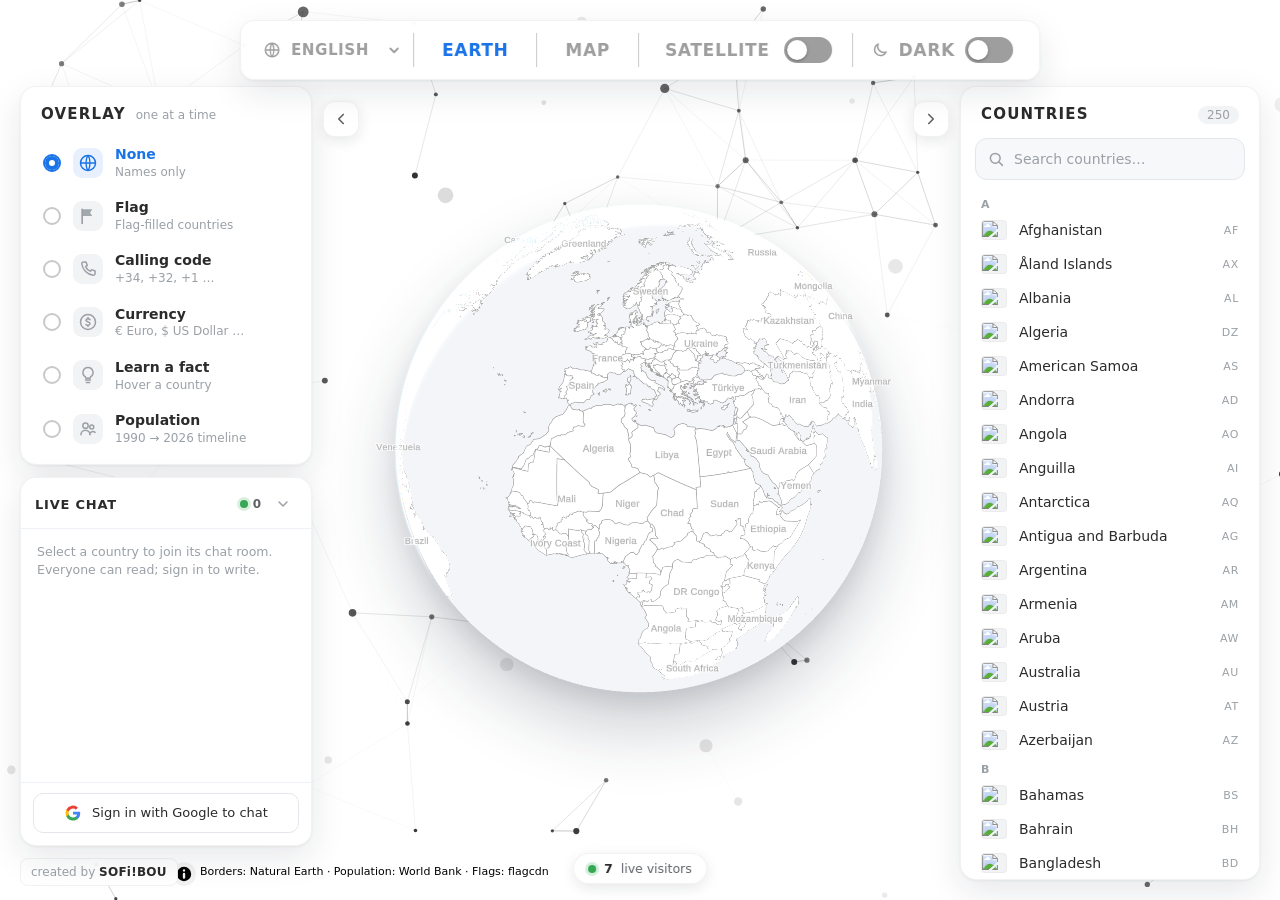
==== test-chat.html @ edfe90d0 "Initial commit: GeoScope globe/map trainer" ====
<!doctype html>
<html lang="en" dir="ltr">
<head>
  <meta charset="utf-8">
  <meta name="viewport" content="width=device-width, initial-scale=1, viewport-fit=cover">
  <!-- Content Security Policy: no inline scripts or eval (wasm-unsafe-eval only allows the Arabic text-shaping WebAssembly), resources only from known origins -->
  <meta http-equiv="Content-Security-Policy" content="default-src 'self'; script-src 'self' 'wasm-unsafe-eval' https://cdn.jsdelivr.net; style-src 'self' 'unsafe-inline' https://fonts.googleapis.com; font-src 'self' https://fonts.gstatic.com data:; img-src 'self' data: blob: https:; connect-src 'self' https://*.supabase.co wss://*.supabase.co https://demotiles.maplibre.org https://server.arcgisonline.com https://flagcdn.com https://cdn.jsdelivr.net; worker-src 'self' blob:; child-src blob:; frame-src 'none'; object-src 'none'; base-uri 'self'; form-action 'self'">
  <meta name="referrer" content="strict-origin-when-cross-origin">
  <title>[chat test harness] GeoScope · Globe &amp; map trainer for GeoGuessr</title>
  <meta name="description" content="Interactive 3D globe and 2D map with country directory, flag, calling-code, currency, fact and population overlays, plus live country chat rooms, for GeoGuessr players.">
  <meta name="color-scheme" content="light dark">
  <link rel="icon" href="data:image/svg+xml,%3Csvg xmlns='http://www.w3.org/2000/svg' viewBox='0 0 32 32'%3E%3Ccircle cx='16' cy='16' r='13' fill='%23fff' stroke='%231A73E8' stroke-width='3'/%3E%3Cpath d='M16 3v26M3 16h26M7 8c5 4 13 4 18 0M7 24c5-4 13-4 18 0' fill='none' stroke='%231A73E8' stroke-width='2'/%3E%3C/svg%3E">
  <link rel="preconnect" href="https://fonts.googleapis.com">
  <link rel="preconnect" href="https://fonts.gstatic.com" crossorigin>
  <link href="https://fonts.googleapis.com/css2?family=Roboto:wght@400;500;700;900&family=Noto+Sans+Arabic:wght@400;500;700;900&display=swap" rel="stylesheet">
  <link rel="stylesheet" href="vendor/maplibre-gl.css">
  <link rel="stylesheet" href="css/style.css">
  <script src="js/theme-init.js"></script>
</head>
<body>
  <!-- DEV ONLY: same page as index.html but with a mocked Supabase client (tools/mock-supabase.js) -->
  <!-- Animated constellation background (always behind the map) -->
  <canvas id="constellation" aria-hidden="true"></canvas>

  <!-- Soft shadow under the globe (EARTH mode, satellite off) -->
  <div id="globeShadow" class="globe-shadow" aria-hidden="true" hidden></div>

  <!-- Map / globe -->
  <div id="map" role="application" aria-label="Interactive world globe"></div>

  <!-- Top-centre view controls -->
  <nav class="viewbar" aria-label="View controls">
    <label class="viewbar__lang" for="langSelect" data-i18n-title="language">
      <svg viewBox="0 0 24 24" width="18" height="18" aria-hidden="true"><circle cx="12" cy="12" r="9" fill="none" stroke="currentColor" stroke-width="2"/><path d="M3 12h18M12 3c3.2 3.6 3.2 14.4 0 18M12 3c-3.2 3.6-3.2 14.4 0 18" fill="none" stroke="currentColor" stroke-width="1.7"/></svg>
      <select id="langSelect" class="viewbar__select" aria-label="Language">
        <option value="en">English</option>
        <option value="ar">العربية</option>
        <option value="fr">Français</option>
        <option value="es">Español</option>
      </select>
    </label>
    <span class="viewbar__sep" aria-hidden="true"></span>
    <button type="button" class="viewbar__btn is-active" data-view="earth" aria-pressed="true" data-i18n="earth">Earth</button>
    <span class="viewbar__sep" aria-hidden="true"></span>
    <button type="button" class="viewbar__btn" data-view="map" aria-pressed="false" data-i18n="map">Map</button>
    <span class="viewbar__sep" aria-hidden="true"></span>
    <label class="viewbar__toggle" for="satToggle">
      <span class="viewbar__toggle-text" data-i18n="satellite">Satellite</span>
      <input type="checkbox" id="satToggle" class="switch__input">
      <span class="switch" aria-hidden="true"></span>
    </label>
    <span class="viewbar__sep" aria-hidden="true"></span>
    <label class="viewbar__toggle viewbar__toggle--dark" for="darkToggle" data-i18n-title="darkMode">
      <svg class="viewbar__moon" viewBox="0 0 24 24" width="18" height="18" aria-hidden="true"><path d="M20 14.5A8 8 0 0 1 9.5 4a8 8 0 1 0 10.5 10.5z" fill="none" stroke="currentColor" stroke-width="2" stroke-linejoin="round"/></svg>
      <span class="viewbar__toggle-text" data-i18n="dark">Dark</span>
      <input type="checkbox" id="darkToggle" class="switch__input">
      <span class="switch switch--dark" aria-hidden="true"></span>
    </label>
  </nav>

  <!-- Left column: overlay selector + country chat -->
  <div class="left-col" id="leftCol">
    <aside class="panel panel--left" id="overlayPanel" aria-label="Overlay mode">
      <button type="button" class="panel__handle panel__handle--left" id="overlayToggle" aria-label="Collapse overlay panel" aria-expanded="true">
        <svg viewBox="0 0 24 24" width="18" height="18" aria-hidden="true"><path d="M15 6l-6 6 6 6" fill="none" stroke="currentColor" stroke-width="2.2" stroke-linecap="round" stroke-linejoin="round"/></svg>
      </button>
      <header class="panel__head">
        <h2 class="panel__title" data-i18n="overlay">Overlay</h2>
        <span class="panel__hint" data-i18n="oneAtATime">one at a time</span>
      </header>

      <div class="overlay-list" role="radiogroup" aria-label="Overlay mode">
        <label class="overlay-opt">
          <input type="radio" name="overlay" value="none" checked>
          <span class="overlay-opt__radio" aria-hidden="true"></span>
          <span class="overlay-opt__icon" aria-hidden="true">
            <svg viewBox="0 0 24 24"><circle cx="12" cy="12" r="9" fill="none" stroke="currentColor" stroke-width="1.8"/><path d="M3 12h18M12 3c3 3.5 3 14.5 0 18M12 3c-3 3.5-3 14.5 0 18" fill="none" stroke="currentColor" stroke-width="1.6"/></svg>
          </span>
          <span class="overlay-opt__text"><b data-i18n="optNone">None</b><small data-i18n="optNoneSub">Names only</small></span>
        </label>
        <label class="overlay-opt">
          <input type="radio" name="overlay" value="flag">
          <span class="overlay-opt__radio" aria-hidden="true"></span>
          <span class="overlay-opt__icon" aria-hidden="true">
            <svg viewBox="0 0 24 24"><path d="M5 21V4" stroke="currentColor" stroke-width="2" stroke-linecap="round"/><path d="M5 4h12l-2.5 4L17 12H5" fill="currentColor" opacity=".9"/></svg>
          </span>
          <span class="overlay-opt__text"><b data-i18n="optFlag">Flag</b><small data-i18n="optFlagSub">Flag-filled countries</small></span>
        </label>
        <label class="overlay-opt">
          <input type="radio" name="overlay" value="calling">
          <span class="overlay-opt__radio" aria-hidden="true"></span>
          <span class="overlay-opt__icon" aria-hidden="true">
            <svg viewBox="0 0 24 24"><path d="M6.6 3.5h3l1.6 4.2-2.1 1.4a11 11 0 0 0 5.8 5.8l1.4-2.1 4.2 1.6v3a2 2 0 0 1-2.2 2A15.5 15.5 0 0 1 4.6 5.7a2 2 0 0 1 2-2.2z" fill="none" stroke="currentColor" stroke-width="1.8" stroke-linejoin="round"/></svg>
          </span>
          <span class="overlay-opt__text"><b data-i18n="optCalling">Calling code</b><small data-i18n="optCallingSub">+34, +32, +1 …</small></span>
        </label>
        <label class="overlay-opt">
          <input type="radio" name="overlay" value="currency">
          <span class="overlay-opt__radio" aria-hidden="true"></span>
          <span class="overlay-opt__icon" aria-hidden="true">
            <svg viewBox="0 0 24 24"><circle cx="12" cy="12" r="9" fill="none" stroke="currentColor" stroke-width="1.8"/><path d="M14.5 9.2A3 3 0 0 0 9.5 10c0 2 5 1.5 5 4a3 3 0 0 1-5 1M12 6.5v2M12 15.5v2" fill="none" stroke="currentColor" stroke-width="1.8" stroke-linecap="round"/></svg>
          </span>
          <span class="overlay-opt__text"><b data-i18n="optCur">Currency</b><small data-i18n="optCurSub">€ Euro, $ US Dollar …</small></span>
        </label>
        <label class="overlay-opt">
          <input type="radio" name="overlay" value="fact">
          <span class="overlay-opt__radio" aria-hidden="true"></span>
          <span class="overlay-opt__icon" aria-hidden="true">
            <svg viewBox="0 0 24 24"><path d="M9 18h6M10 21h4M12 3a6 6 0 0 0-3.5 10.9c.7.6 1 1.3 1 2.1h5c0-.8.3-1.5 1-2.1A6 6 0 0 0 12 3z" fill="none" stroke="currentColor" stroke-width="1.8" stroke-linecap="round" stroke-linejoin="round"/></svg>
          </span>
          <span class="overlay-opt__text"><b data-i18n="optFact">Learn a fact</b><small data-i18n="optFactSub">Hover a country</small></span>
        </label>
        <label class="overlay-opt">
          <input type="radio" name="overlay" value="population">
          <span class="overlay-opt__radio" aria-hidden="true"></span>
          <span class="overlay-opt__icon" aria-hidden="true">
            <svg viewBox="0 0 24 24"><circle cx="9" cy="8" r="3.2" fill="none" stroke="currentColor" stroke-width="1.8"/><circle cx="16.5" cy="9.5" r="2.4" fill="none" stroke="currentColor" stroke-width="1.8"/><path d="M3.5 19a5.5 5.5 0 0 1 11 0M14 18.5a4 4 0 0 1 6.5-2.5" fill="none" stroke="currentColor" stroke-width="1.8" stroke-linecap="round"/></svg>
          </span>
          <span class="overlay-opt__text"><b data-i18n="optPop">Population</b><small data-i18n="optPopSub">1990 → 2026 timeline</small></span>
        </label>
      </div>

      <!-- Population timeline (visible only in Population mode) -->
      <section class="timeline" id="timeline" hidden aria-label="Population year">
        <div class="timeline__head">
          <span class="timeline__label" data-i18n="year">Year</span>
          <output class="timeline__year" id="yearOut" for="yearSlider">2026</output>
        </div>
        <div class="timeline__track">
          <input type="range" id="yearSlider" min="1990" max="2026" step="1" value="2026" aria-label="Population year">
        </div>
        <div class="timeline__ticks" aria-hidden="true">
          <span>1990</span><span>2002</span><span>2014</span><span>2026</span>
        </div>
        <div class="timeline__world">
          <span data-i18n="worldPop">World population</span>
          <b id="worldPop">–</b>
        </div>
        <p class="timeline__note" id="popNote"></p>
      </section>
    </aside>

    <!-- Country chat (Supabase) -->
    <section class="panel panel--chat" id="chatPanel" aria-label="Country chat">
      <header class="chat__head">
        <span class="chat__flag" id="chatFlag" aria-hidden="true"></span>
        <h2 class="chat__room" id="chatRoom" data-i18n="chatTitle">Live chat</h2>
        <span class="chat__online" id="chatOnline"><i aria-hidden="true"></i><b>0</b></span>
        <button type="button" class="chat__min" id="chatMin" aria-label="Minimise chat" data-i18n-aria="chatMinimise" aria-expanded="true">
          <svg viewBox="0 0 24 24" width="16" height="16" aria-hidden="true"><path d="M6 9l6 6 6-6" fill="none" stroke="currentColor" stroke-width="2.2" stroke-linecap="round" stroke-linejoin="round"/></svg>
        </button>
      </header>
      <div class="chat__body" id="chatBody">
        <p class="chat__hint" id="chatHint" data-i18n="chatSelectCountry">Select a country to join its chat room. Everyone can read; sign in to write.</p>
        <ul class="chat__list" id="chatList" role="log" aria-live="polite" hidden></ul>
      </div>
      <footer class="chat__foot">
        <button type="button" class="chat__google" id="chatSignIn">
          <svg viewBox="0 0 24 24" width="18" height="18" aria-hidden="true"><path fill="#4285F4" d="M21.6 12.2c0-.7-.1-1.4-.2-2H12v3.9h5.4a4.6 4.6 0 0 1-2 3v2.5h3.2c1.9-1.7 3-4.3 3-7.4z"/><path fill="#34A853" d="M12 22c2.7 0 5-.9 6.6-2.4l-3.2-2.5c-.9.6-2 1-3.4 1-2.6 0-4.8-1.8-5.6-4.1H3.1v2.6A10 10 0 0 0 12 22z"/><path fill="#FBBC05" d="M6.4 14a6 6 0 0 1 0-3.9V7.5H3.1a10 10 0 0 0 0 9z"/><path fill="#EA4335" d="M12 6c1.5 0 2.8.5 3.8 1.5l2.8-2.8A10 10 0 0 0 3.1 7.5l3.3 2.6C7.2 7.8 9.4 6 12 6z"/></svg>
          <span data-i18n="chatSignIn">Sign in with Google to chat</span>
        </button>
        <form class="chat__form" id="chatForm" hidden autocomplete="off">
          <img class="chat__me" id="chatMe" alt="" width="28" height="28" referrerpolicy="no-referrer" hidden>
          <input type="text" id="chatInput" class="chat__input" maxlength="500" autocomplete="off" spellcheck="true" placeholder="Message…" aria-label="Message">
          <button type="submit" class="chat__send" id="chatSend" aria-label="Send" data-i18n-aria="chatSend">
            <svg viewBox="0 0 24 24" width="18" height="18" aria-hidden="true"><path d="M3 11.5L20 4l-7.5 17-1.8-7.2L3 11.5z" fill="currentColor"/></svg>
          </button>
          <button type="button" class="chat__out" id="chatSignOut" aria-label="Sign out" data-i18n-aria="chatSignOut" data-i18n-title="chatSignOut">
            <svg viewBox="0 0 24 24" width="16" height="16" aria-hidden="true"><path d="M10 4H5v16h5M14 8l4 4-4 4M8 12h10" fill="none" stroke="currentColor" stroke-width="2" stroke-linecap="round" stroke-linejoin="round"/></svg>
          </button>
        </form>
        <p class="chat__status" id="chatStatus" role="status" hidden></p>
      </footer>
    </section>
  </div>

  <!-- Right panel: country directory -->
  <aside class="panel panel--right" id="dirPanel" aria-label="Country directory">
    <button type="button" class="panel__handle panel__handle--right" id="dirToggle" aria-label="Collapse country list" aria-expanded="true">
      <svg viewBox="0 0 24 24" width="18" height="18" aria-hidden="true"><path d="M9 6l6 6-6 6" fill="none" stroke="currentColor" stroke-width="2.2" stroke-linecap="round" stroke-linejoin="round"/></svg>
    </button>
    <header class="panel__head">
      <h2 class="panel__title" data-i18n="countries">Countries</h2>
      <span class="panel__count" id="dirCount">0</span>
    </header>
    <form class="search" id="dirForm" role="search" autocomplete="off">
      <svg class="search__icon" viewBox="0 0 24 24" aria-hidden="true"><circle cx="11" cy="11" r="6.5" fill="none" stroke="currentColor" stroke-width="2"/><path d="M16 16l4.5 4.5" stroke="currentColor" stroke-width="2" stroke-linecap="round"/></svg>
      <input type="search" id="dirSearch" class="search__input" placeholder="Search countries…" data-i18n-placeholder="searchPlaceholder" maxlength="60" autocomplete="off" spellcheck="false" aria-label="Search countries">
      <button type="button" class="search__clear" id="dirClear" aria-label="Clear search" data-i18n-aria="clearSearch" hidden>×</button>
    </form>
    <ul class="dir" id="dirList" role="listbox" aria-label="All countries A to Z"></ul>
    <p class="dir__empty" id="dirEmpty" data-i18n="noMatch" hidden>No country matches that search.</p>
  </aside>

  <!-- Hover / selection card -->
  <div class="infocard" id="infoCard" hidden>
    <div class="infocard__head">
      <span class="infocard__flag" id="cardFlag"></span>
      <span class="infocard__name" id="cardName"></span>
      <span class="infocard__iso" id="cardIso"></span>
    </div>
    <div class="infocard__body" id="cardBody"></div>
  </div>

  <!-- Room switch confirmation -->
  <div class="modal" id="roomModal" role="dialog" aria-modal="true" aria-labelledby="roomModalTitle" hidden>
    <div class="modal__card">
      <h3 class="modal__title" id="roomModalTitle" data-i18n="switchTitle">Switch chat room?</h3>
      <p class="modal__text" id="roomModalText"></p>
      <p class="modal__note" data-i18n="switchDisclaimer">Switching rooms will connect you to chat members currently viewing this country (they are not required to be residents of this country).</p>
      <div class="modal__actions">
        <button type="button" class="btn btn--ghost" id="roomStay" data-i18n="stay">Stay</button>
        <button type="button" class="btn btn--primary" id="roomSwitch" data-i18n="switchRoom">Switch Room</button>
      </div>
    </div>
  </div>

  <!-- Live site visitors (Supabase Presence) -->
  <div class="visitors" id="visitors" role="status" aria-live="polite" hidden>
    <i class="visitors__dot" aria-hidden="true"></i>
    <b id="visitorsCount">1</b>
    <span data-i18n="visitors">live visitors</span>
  </div>

  <!-- Footer credit -->
  <a class="credit" id="creditLink" href="#" target="_blank" rel="noopener noreferrer">
    <span data-i18n="createdBy">created by</span> <b>SOFi!BOU</b>
  </a>

  <!-- Transient status toast -->
  <div class="toast" id="toast" role="status" aria-live="polite" hidden></div>

  <!-- Loading screen -->
  <div class="loader" id="loader">
    <div class="loader__globe"></div>
    <div class="loader__text" data-i18n="preparing">Preparing the globe…</div>
  </div>

  <script src="vendor/maplibre-gl.js"></script>
  <script src="vendor/topojson-client.min.js"></script>
  <script src="tools/mock-supabase.js"></script>
  <script src="tools/mock-config.js"></script>
  <script src="data/world-topo.js"></script>
  <script src="data/countries.js"></script>
  <script src="data/facts.js"></script>
  <script src="data/facts.fr.js"></script>
  <script src="data/facts.es.js"></script>
  <script src="data/facts.ar.js"></script>
  <script src="js/i18n.js"></script>
  <script src="js/constellation.js"></script>
  <script src="js/geo.js"></script>
  <script src="js/chat.js"></script>
  <script src="js/app.js"></script>
</body>
</html>
---- vendor/maplibre-gl.css ----
.maplibregl-map{font:12px/20px Helvetica Neue,Arial,Helvetica,sans-serif;overflow:hidden;position:relative;-webkit-tap-highlight-color:rgb(0 0 0/0)}.maplibregl-canvas{left:0;position:absolute;top:0}.maplibregl-map:fullscreen{height:100%;width:100%}.maplibregl-ctrl-group button.maplibregl-ctrl-compass{touch-action:none}.maplibregl-canvas-container.maplibregl-interactive,.maplibregl-ctrl-group button.maplibregl-ctrl-compass{cursor:grab;-webkit-user-select:none;-moz-user-select:none;user-select:none}.maplibregl-canvas-container.maplibregl-interactive.maplibregl-track-pointer{cursor:pointer}.maplibregl-canvas-container.maplibregl-interactive:active,.maplibregl-ctrl-group button.maplibregl-ctrl-compass:active{cursor:grabbing}.maplibregl-canvas-container.maplibregl-touch-zoom-rotate,.maplibregl-canvas-container.maplibregl-touch-zoom-rotate .maplibregl-canvas{touch-action:pan-x pan-y}.maplibregl-canvas-container.maplibregl-touch-drag-pan,.maplibregl-canvas-container.maplibregl-touch-drag-pan .maplibregl-canvas{touch-action:pinch-zoom}.maplibregl-canvas-container.maplibregl-touch-zoom-rotate.maplibregl-touch-drag-pan,.maplibregl-canvas-container.maplibregl-touch-zoom-rotate.maplibregl-touch-drag-pan .maplibregl-canvas{touch-action:none}.maplibregl-canvas-container.maplibregl-touch-drag-pan.maplibregl-cooperative-gestures,.maplibregl-canvas-container.maplibregl-touch-drag-pan.maplibregl-cooperative-gestures .maplibregl-canvas{touch-action:pan-x pan-y}.maplibregl-ctrl-bottom-left,.maplibregl-ctrl-bottom-right,.maplibregl-ctrl-top-left,.maplibregl-ctrl-top-right{pointer-events:none;position:absolute;z-index:2}.maplibregl-ctrl-top-left{left:0;top:0}.maplibregl-ctrl-top-right{right:0;top:0}.maplibregl-ctrl-bottom-left{bottom:0;left:0}.maplibregl-ctrl-bottom-right{bottom:0;right:0}.maplibregl-ctrl{clear:both;pointer-events:auto;transform:translate(0)}.maplibregl-ctrl-top-left .maplibregl-ctrl{float:left;margin:10px 0 0 10px}.maplibregl-ctrl-top-right .maplibregl-ctrl{float:right;margin:10px 10px 0 0}.maplibregl-ctrl-bottom-left .maplibregl-ctrl{float:left;margin:0 0 10px 10px}.maplibregl-ctrl-bottom-right .maplibregl-ctrl{float:right;margin:0 10px 10px 0}.maplibregl-ctrl-group{background:#fff;border-radius:4px}.maplibregl-ctrl-group:not(:empty){box-shadow:0 0 0 2px rgba(0,0,0,.1)}@media (forced-colors:active){.maplibregl-ctrl-group:not(:empty){box-shadow:0 0 0 2px ButtonText}}.maplibregl-ctrl-group button{background-color:transparent;border:0;box-sizing:border-box;cursor:pointer;display:block;height:29px;outline:none;padding:0;width:29px}.maplibregl-ctrl-group button+button{border-top:1px solid #ddd}.maplibregl-ctrl button .maplibregl-ctrl-icon{background-position:50%;background-repeat:no-repeat;display:block;height:100%;width:100%}@media (forced-colors:active){.maplibregl-ctrl-icon{background-color:transparent}.maplibregl-ctrl-group button+button{border-top:1px solid ButtonText}}.maplibregl-ctrl button::-moz-focus-inner{border:0;padding:0}.maplibregl-ctrl-attrib-button:focus,.maplibregl-ctrl-group button:focus{box-shadow:0 0 2px 2px #0096ff}.maplibregl-ctrl button:disabled{cursor:not-allowed}.maplibregl-ctrl button:disabled .maplibregl-ctrl-icon{opacity:.25}@media (hover:hover){.maplibregl-ctrl button:not(:disabled):hover{background-color:rgba(0,0,0,.05)}}.maplibregl-ctrl button:not(:disabled):active{background-color:rgba(0,0,0,.05)}.maplibregl-ctrl-group button:focus:focus-visible{box-shadow:0 0 2px 2px #0096ff}.maplibregl-ctrl-group button:focus:not(:focus-visible){box-shadow:none}.maplibregl-ctrl-group button:focus:first-child{border-radius:4px 4px 0 0}.maplibregl-ctrl-group button:focus:last-child{border-radius:0 0 4px 4px}.maplibregl-ctrl-group button:focus:only-child{border-radius:inherit}.maplibregl-ctrl button.maplibregl-ctrl-zoom-out .maplibregl-ctrl-icon{background-image:url("data:image/svg+xml;charset=utf-8,%3Csvg xmlns='http://www.w3.org/2000/svg' width='29' height='29' fill='%23333' viewBox='0 0 29 29'%3E%3Cpath d='M10 13c-.75 0-1.5.75-1.5 1.5S9.25 16 10 16h9c.75 0 1.5-.75 1.5-1.5S19.75 13 19 13z'/%3E%3C/svg%3E")}.maplibregl-ctrl button.maplibregl-ctrl-zoom-in .maplibregl-ctrl-icon{background-image:url("data:image/svg+xml;charset=utf-8,%3Csvg xmlns='http://www.w3.org/2000/svg' width='29' height='29' fill='%23333' viewBox='0 0 29 29'%3E%3Cpath d='M14.5 8.5c-.75 0-1.5.75-1.5 1.5v3h-3c-.75 0-1.5.75-1.5 1.5S9.25 16 10 16h3v3c0 .75.75 1.5 1.5 1.5S16 19.75 16 19v-3h3c.75 0 1.5-.75 1.5-1.5S19.75 13 19 13h-3v-3c0-.75-.75-1.5-1.5-1.5'/%3E%3C/svg%3E")}@media (forced-colors:active){.maplibregl-ctrl button.maplibregl-ctrl-zoom-out .maplibregl-ctrl-icon{background-image:url("data:image/svg+xml;charset=utf-8,%3Csvg xmlns='http://www.w3.org/2000/svg' width='29' height='29' fill='%23fff' viewBox='0 0 29 29'%3E%3Cpath d='M10 13c-.75 0-1.5.75-1.5 1.5S9.25 16 10 16h9c.75 0 1.5-.75 1.5-1.5S19.75 13 19 13z'/%3E%3C/svg%3E")}.maplibregl-ctrl button.maplibregl-ctrl-zoom-in .maplibregl-ctrl-icon{background-image:url("data:image/svg+xml;charset=utf-8,%3Csvg xmlns='http://www.w3.org/2000/svg' width='29' height='29' fill='%23fff' viewBox='0 0 29 29'%3E%3Cpath d='M14.5 8.5c-.75 0-1.5.75-1.5 1.5v3h-3c-.75 0-1.5.75-1.5 1.5S9.25 16 10 16h3v3c0 .75.75 1.5 1.5 1.5S16 19.75 16 19v-3h3c.75 0 1.5-.75 1.5-1.5S19.75 13 19 13h-3v-3c0-.75-.75-1.5-1.5-1.5'/%3E%3C/svg%3E")}}@media (forced-colors:active) and (prefers-color-scheme:light){.maplibregl-ctrl button.maplibregl-ctrl-zoom-out .maplibregl-ctrl-icon{background-image:url("data:image/svg+xml;charset=utf-8,%3Csvg xmlns='http://www.w3.org/2000/svg' width='29' height='29' viewBox='0 0 29 29'%3E%3Cpath d='M10 13c-.75 0-1.5.75-1.5 1.5S9.25 16 10 16h9c.75 0 1.5-.75 1.5-1.5S19.75 13 19 13z'/%3E%3C/svg%3E")}.maplibregl-ctrl button.maplibregl-ctrl-zoom-in .maplibregl-ctrl-icon{background-image:url("data:image/svg+xml;charset=utf-8,%3Csvg xmlns='http://www.w3.org/2000/svg' width='29' height='29' viewBox='0 0 29 29'%3E%3Cpath d='M14.5 8.5c-.75 0-1.5.75-1.5 1.5v3h-3c-.75 0-1.5.75-1.5 1.5S9.25 16 10 16h3v3c0 .75.75 1.5 1.5 1.5S16 19.75 16 19v-3h3c.75 0 1.5-.75 1.5-1.5S19.75 13 19 13h-3v-3c0-.75-.75-1.5-1.5-1.5'/%3E%3C/svg%3E")}}.maplibregl-ctrl button.maplibregl-ctrl-fullscreen .maplibregl-ctrl-icon{background-image:url("data:image/svg+xml;charset=utf-8,%3Csvg xmlns='http://www.w3.org/2000/svg' width='29' height='29' fill='%23333' viewBox='0 0 29 29'%3E%3Cpath d='M24 16v5.5c0 1.75-.75 2.5-2.5 2.5H16v-1l3-1.5-4-5.5 1-1 5.5 4 1.5-3zM6 16l1.5 3 5.5-4 1 1-4 5.5 3 1.5v1H7.5C5.75 24 5 23.25 5 21.5V16zm7-11v1l-3 1.5 4 5.5-1 1-5.5-4L6 13H5V7.5C5 5.75 5.75 5 7.5 5zm11 2.5c0-1.75-.75-2.5-2.5-2.5H16v1l3 1.5-4 5.5 1 1 5.5-4 1.5 3h1z'/%3E%3C/svg%3E")}.maplibregl-ctrl button.maplibregl-ctrl-shrink .maplibregl-ctrl-icon{background-image:url("data:image/svg+xml;charset=utf-8,%3Csvg xmlns='http://www.w3.org/2000/svg' width='29' height='29' viewBox='0 0 29 29'%3E%3Cpath d='M18.5 16c-1.75 0-2.5.75-2.5 2.5V24h1l1.5-3 5.5 4 1-1-4-5.5 3-1.5v-1zM13 18.5c0-1.75-.75-2.5-2.5-2.5H5v1l3 1.5L4 24l1 1 5.5-4 1.5 3h1zm3-8c0 1.75.75 2.5 2.5 2.5H24v-1l-3-1.5L25 5l-1-1-5.5 4L17 5h-1zM10.5 13c1.75 0 2.5-.75 2.5-2.5V5h-1l-1.5 3L5 4 4 5l4 5.5L5 12v1z'/%3E%3C/svg%3E")}@media (forced-colors:active){.maplibregl-ctrl button.maplibregl-ctrl-fullscreen .maplibregl-ctrl-icon{background-image:url("data:image/svg+xml;charset=utf-8,%3Csvg xmlns='http://www.w3.org/2000/svg' width='29' height='29' fill='%23fff' viewBox='0 0 29 29'%3E%3Cpath d='M24 16v5.5c0 1.75-.75 2.5-2.5 2.5H16v-1l3-1.5-4-5.5 1-1 5.5 4 1.5-3zM6 16l1.5 3 5.5-4 1 1-4 5.5 3 1.5v1H7.5C5.75 24 5 23.25 5 21.5V16zm7-11v1l-3 1.5 4 5.5-1 1-5.5-4L6 13H5V7.5C5 5.75 5.75 5 7.5 5zm11 2.5c0-1.75-.75-2.5-2.5-2.5H16v1l3 1.5-4 5.5 1 1 5.5-4 1.5 3h1z'/%3E%3C/svg%3E")}.maplibregl-ctrl button.maplibregl-ctrl-shrink .maplibregl-ctrl-icon{background-image:url("data:image/svg+xml;charset=utf-8,%3Csvg xmlns='http://www.w3.org/2000/svg' width='29' height='29' fill='%23fff' viewBox='0 0 29 29'%3E%3Cpath d='M18.5 16c-1.75 0-2.5.75-2.5 2.5V24h1l1.5-3 5.5 4 1-1-4-5.5 3-1.5v-1zM13 18.5c0-1.75-.75-2.5-2.5-2.5H5v1l3 1.5L4 24l1 1 5.5-4 1.5 3h1zm3-8c0 1.75.75 2.5 2.5 2.5H24v-1l-3-1.5L25 5l-1-1-5.5 4L17 5h-1zM10.5 13c1.75 0 2.5-.75 2.5-2.5V5h-1l-1.5 3L5 4 4 5l4 5.5L5 12v1z'/%3E%3C/svg%3E")}}@media (forced-colors:active) and (prefers-color-scheme:light){.maplibregl-ctrl button.maplibregl-ctrl-fullscreen .maplibregl-ctrl-icon{background-image:url("data:image/svg+xml;charset=utf-8,%3Csvg xmlns='http://www.w3.org/2000/svg' width='29' height='29' viewBox='0 0 29 29'%3E%3Cpath d='M24 16v5.5c0 1.75-.75 2.5-2.5 2.5H16v-1l3-1.5-4-5.5 1-1 5.5 4 1.5-3zM6 16l1.5 3 5.5-4 1 1-4 5.5 3 1.5v1H7.5C5.75 24 5 23.25 5 21.5V16zm7-11v1l-3 1.5 4 5.5-1 1-5.5-4L6 13H5V7.5C5 5.75 5.75 5 7.5 5zm11 2.5c0-1.75-.75-2.5-2.5-2.5H16v1l3 1.5-4 5.5 1 1 5.5-4 1.5 3h1z'/%3E%3C/svg%3E")}.maplibregl-ctrl button.maplibregl-ctrl-shrink .maplibregl-ctrl-icon{background-image:url("data:image/svg+xml;charset=utf-8,%3Csvg xmlns='http://www.w3.org/2000/svg' width='29' height='29' viewBox='0 0 29 29'%3E%3Cpath d='M18.5 16c-1.75 0-2.5.75-2.5 2.5V24h1l1.5-3 5.5 4 1-1-4-5.5 3-1.5v-1zM13 18.5c0-1.75-.75-2.5-2.5-2.5H5v1l3 1.5L4 24l1 1 5.5-4 1.5 3h1zm3-8c0 1.75.75 2.5 2.5 2.5H24v-1l-3-1.5L25 5l-1-1-5.5 4L17 5h-1zM10.5 13c1.75 0 2.5-.75 2.5-2.5V5h-1l-1.5 3L5 4 4 5l4 5.5L5 12v1z'/%3E%3C/svg%3E")}}.maplibregl-ctrl button.maplibregl-ctrl-compass .maplibregl-ctrl-icon{background-image:url("data:image/svg+xml;charset=utf-8,%3Csvg xmlns='http://www.w3.org/2000/svg' width='29' height='29' fill='%23333' viewBox='0 0 29 29'%3E%3Cpath d='m10.5 14 4-8 4 8z'/%3E%3Cpath fill='%23ccc' d='m10.5 16 4 8 4-8z'/%3E%3C/svg%3E")}@media (forced-colors:active){.maplibregl-ctrl button.maplibregl-ctrl-compass .maplibregl-ctrl-icon{background-image:url("data:image/svg+xml;charset=utf-8,%3Csvg xmlns='http://www.w3.org/2000/svg' width='29' height='29' fill='%23fff' viewBox='0 0 29 29'%3E%3Cpath d='m10.5 14 4-8 4 8z'/%3E%3Cpath fill='%23ccc' d='m10.5 16 4 8 4-8z'/%3E%3C/svg%3E")}}@media (forced-colors:active) and (prefers-color-scheme:light){.maplibregl-ctrl button.maplibregl-ctrl-compass .maplibregl-ctrl-icon{background-image:url("data:image/svg+xml;charset=utf-8,%3Csvg xmlns='http://www.w3.org/2000/svg' width='29' height='29' viewBox='0 0 29 29'%3E%3Cpath d='m10.5 14 4-8 4 8z'/%3E%3Cpath fill='%23ccc' d='m10.5 16 4 8 4-8z'/%3E%3C/svg%3E")}}.maplibregl-ctrl button.maplibregl-ctrl-globe .maplibregl-ctrl-icon{background-image:url("data:image/svg+xml;charset=utf-8,%3Csvg xmlns='http://www.w3.org/2000/svg' width='22' height='22' fill='none' stroke='%23333' viewBox='0 0 22 22'%3E%3Ccircle cx='11' cy='11' r='8.5'/%3E%3Cpath d='M17.5 11c0 4.819-3.02 8.5-6.5 8.5S4.5 15.819 4.5 11 7.52 2.5 11 2.5s6.5 3.681 6.5 8.5Z'/%3E%3Cpath d='M13.5 11c0 2.447-.331 4.64-.853 6.206-.262.785-.562 1.384-.872 1.777-.314.399-.58.517-.775.517s-.461-.118-.775-.517c-.31-.393-.61-.992-.872-1.777C8.831 15.64 8.5 13.446 8.5 11s.331-4.64.853-6.206c.262-.785.562-1.384.872-1.777.314-.399.58-.517.775-.517s.461.118.775.517c.31.393.61.992.872 1.777.522 1.565.853 3.76.853 6.206Z'/%3E%3Cpath d='M11 7.5c-1.909 0-3.622-.166-4.845-.428-.616-.132-1.08-.283-1.379-.434a1.3 1.3 0 0 1-.224-.138q.07-.058.224-.138c.299-.151.763-.302 1.379-.434C7.378 5.666 9.091 5.5 11 5.5s3.622.166 4.845.428c.616.132 1.08.283 1.379.434.105.053.177.1.224.138q-.07.058-.224.138c-.299.151-.763.302-1.379.434-1.223.262-2.936.428-4.845.428ZM4.486 6.436ZM11 16.5c-1.909 0-3.622-.166-4.845-.428-.616-.132-1.08-.283-1.379-.434a1.3 1.3 0 0 1-.224-.138 1.3 1.3 0 0 1 .224-.138c.299-.151.763-.302 1.379-.434C7.378 14.666 9.091 14.5 11 14.5s3.622.166 4.845.428c.616.132 1.08.283 1.379.434.105.053.177.1.224.138a1.3 1.3 0 0 1-.224.138c-.299.151-.763.302-1.379.434-1.223.262-2.936.428-4.845.428Zm-6.514-1.064ZM11 12.5c-2.46 0-4.672-.222-6.255-.574-.796-.177-1.406-.38-1.805-.59a1.5 1.5 0 0 1-.39-.272.3.3 0 0 1-.047-.064.3.3 0 0 1 .048-.064c.066-.073.189-.167.389-.272.399-.21 1.009-.413 1.805-.59C6.328 9.722 8.54 9.5 11 9.5s4.672.222 6.256.574c.795.177 1.405.38 1.804.59.2.105.323.2.39.272a.3.3 0 0 1 .047.064.3.3 0 0 1-.048.064 1.4 1.4 0 0 1-.389.272c-.399.21-1.009.413-1.804.59-1.584.352-3.796.574-6.256.574Zm-8.501-1.51v.002zm0 .018v.002zm17.002.002v-.002zm0-.018v-.002z'/%3E%3C/svg%3E")}.maplibregl-ctrl button.maplibregl-ctrl-globe-enabled .maplibregl-ctrl-icon{background-image:url("data:image/svg+xml;charset=utf-8,%3Csvg xmlns='http://www.w3.org/2000/svg' width='22' height='22' fill='none' stroke='%2333b5e5' viewBox='0 0 22 22'%3E%3Ccircle cx='11' cy='11' r='8.5'/%3E%3Cpath d='M17.5 11c0 4.819-3.02 8.5-6.5 8.5S4.5 15.819 4.5 11 7.52 2.5 11 2.5s6.5 3.681 6.5 8.5Z'/%3E%3Cpath d='M13.5 11c0 2.447-.331 4.64-.853 6.206-.262.785-.562 1.384-.872 1.777-.314.399-.58.517-.775.517s-.461-.118-.775-.517c-.31-.393-.61-.992-.872-1.777C8.831 15.64 8.5 13.446 8.5 11s.331-4.64.853-6.206c.262-.785.562-1.384.872-1.777.314-.399.58-.517.775-.517s.461.118.775.517c.31.393.61.992.872 1.777.522 1.565.853 3.76.853 6.206Z'/%3E%3Cpath d='M11 7.5c-1.909 0-3.622-.166-4.845-.428-.616-.132-1.08-.283-1.379-.434a1.3 1.3 0 0 1-.224-.138q.07-.058.224-.138c.299-.151.763-.302 1.379-.434C7.378 5.666 9.091 5.5 11 5.5s3.622.166 4.845.428c.616.132 1.08.283 1.379.434.105.053.177.1.224.138q-.07.058-.224.138c-.299.151-.763.302-1.379.434-1.223.262-2.936.428-4.845.428ZM4.486 6.436ZM11 16.5c-1.909 0-3.622-.166-4.845-.428-.616-.132-1.08-.283-1.379-.434a1.3 1.3 0 0 1-.224-.138 1.3 1.3 0 0 1 .224-.138c.299-.151.763-.302 1.379-.434C7.378 14.666 9.091 14.5 11 14.5s3.622.166 4.845.428c.616.132 1.08.283 1.379.434.105.053.177.1.224.138a1.3 1.3 0 0 1-.224.138c-.299.151-.763.302-1.379.434-1.223.262-2.936.428-4.845.428Zm-6.514-1.064ZM11 12.5c-2.46 0-4.672-.222-6.255-.574-.796-.177-1.406-.38-1.805-.59a1.5 1.5 0 0 1-.39-.272.3.3 0 0 1-.047-.064.3.3 0 0 1 .048-.064c.066-.073.189-.167.389-.272.399-.21 1.009-.413 1.805-.59C6.328 9.722 8.54 9.5 11 9.5s4.672.222 6.256.574c.795.177 1.405.38 1.804.59.2.105.323.2.39.272a.3.3 0 0 1 .047.064.3.3 0 0 1-.048.064 1.4 1.4 0 0 1-.389.272c-.399.21-1.009.413-1.804.59-1.584.352-3.796.574-6.256.574Zm-8.501-1.51v.002zm0 .018v.002zm17.002.002v-.002zm0-.018v-.002z'/%3E%3C/svg%3E")}.maplibregl-ctrl button.maplibregl-ctrl-terrain .maplibregl-ctrl-icon{background-image:url("data:image/svg+xml;charset=utf-8,%3Csvg xmlns='http://www.w3.org/2000/svg' width='22' height='22' fill='%23333' viewBox='0 0 22 22'%3E%3Cpath d='m1.754 13.406 4.453-4.851 3.09 3.09 3.281 3.277.969-.969-3.309-3.312 3.844-4.121 6.148 6.886h1.082v-.855l-7.207-8.07-4.84 5.187L6.169 6.57l-5.48 5.965v.871ZM.688 16.844h20.625v1.375H.688Zm0 0'/%3E%3C/svg%3E")}.maplibregl-ctrl button.maplibregl-ctrl-terrain-enabled .maplibregl-ctrl-icon{background-image:url("data:image/svg+xml;charset=utf-8,%3Csvg xmlns='http://www.w3.org/2000/svg' width='22' height='22' fill='%2333b5e5' viewBox='0 0 22 22'%3E%3Cpath d='m1.754 13.406 4.453-4.851 3.09 3.09 3.281 3.277.969-.969-3.309-3.312 3.844-4.121 6.148 6.886h1.082v-.855l-7.207-8.07-4.84 5.187L6.169 6.57l-5.48 5.965v.871ZM.688 16.844h20.625v1.375H.688Zm0 0'/%3E%3C/svg%3E")}.maplibregl-ctrl button.maplibregl-ctrl-geolocate .maplibregl-ctrl-icon{background-image:url("data:image/svg+xml;charset=utf-8,%3Csvg xmlns='http://www.w3.org/2000/svg' width='29' height='29' fill='%23333' viewBox='0 0 20 20'%3E%3Cpath d='M10 4C9 4 9 5 9 5v.1A5 5 0 0 0 5.1 9H5s-1 0-1 1 1 1 1 1h.1A5 5 0 0 0 9 14.9v.1s0 1 1 1 1-1 1-1v-.1a5 5 0 0 0 3.9-3.9h.1s1 0 1-1-1-1-1-1h-.1A5 5 0 0 0 11 5.1V5s0-1-1-1m0 2.5a3.5 3.5 0 1 1 0 7 3.5 3.5 0 1 1 0-7'/%3E%3Ccircle cx='10' cy='10' r='2'/%3E%3C/svg%3E")}.maplibregl-ctrl button.maplibregl-ctrl-geolocate:disabled .maplibregl-ctrl-icon{background-image:url("data:image/svg+xml;charset=utf-8,%3Csvg xmlns='http://www.w3.org/2000/svg' width='29' height='29' fill='%23aaa' viewBox='0 0 20 20'%3E%3Cpath d='M10 4C9 4 9 5 9 5v.1A5 5 0 0 0 5.1 9H5s-1 0-1 1 1 1 1 1h.1A5 5 0 0 0 9 14.9v.1s0 1 1 1 1-1 1-1v-.1a5 5 0 0 0 3.9-3.9h.1s1 0 1-1-1-1-1-1h-.1A5 5 0 0 0 11 5.1V5s0-1-1-1m0 2.5a3.5 3.5 0 1 1 0 7 3.5 3.5 0 1 1 0-7'/%3E%3Ccircle cx='10' cy='10' r='2'/%3E%3Cpath fill='red' d='m14 5 1 1-9 9-1-1z'/%3E%3C/svg%3E")}.maplibregl-ctrl button.maplibregl-ctrl-geolocate.maplibregl-ctrl-geolocate-active .maplibregl-ctrl-icon{background-image:url("data:image/svg+xml;charset=utf-8,%3Csvg xmlns='http://www.w3.org/2000/svg' width='29' height='29' fill='%2333b5e5' viewBox='0 0 20 20'%3E%3Cpath d='M10 4C9 4 9 5 9 5v.1A5 5 0 0 0 5.1 9H5s-1 0-1 1 1 1 1 1h.1A5 5 0 0 0 9 14.9v.1s0 1 1 1 1-1 1-1v-.1a5 5 0 0 0 3.9-3.9h.1s1 0 1-1-1-1-1-1h-.1A5 5 0 0 0 11 5.1V5s0-1-1-1m0 2.5a3.5 3.5 0 1 1 0 7 3.5 3.5 0 1 1 0-7'/%3E%3Ccircle cx='10' cy='10' r='2'/%3E%3C/svg%3E")}.maplibregl-ctrl button.maplibregl-ctrl-geolocate.maplibregl-ctrl-geolocate-active-error .maplibregl-ctrl-icon{background-image:url("data:image/svg+xml;charset=utf-8,%3Csvg xmlns='http://www.w3.org/2000/svg' width='29' height='29' fill='%23e58978' viewBox='0 0 20 20'%3E%3Cpath d='M10 4C9 4 9 5 9 5v.1A5 5 0 0 0 5.1 9H5s-1 0-1 1 1 1 1 1h.1A5 5 0 0 0 9 14.9v.1s0 1 1 1 1-1 1-1v-.1a5 5 0 0 0 3.9-3.9h.1s1 0 1-1-1-1-1-1h-.1A5 5 0 0 0 11 5.1V5s0-1-1-1m0 2.5a3.5 3.5 0 1 1 0 7 3.5 3.5 0 1 1 0-7'/%3E%3Ccircle cx='10' cy='10' r='2'/%3E%3C/svg%3E")}.maplibregl-ctrl button.maplibregl-ctrl-geolocate.maplibregl-ctrl-geolocate-background .maplibregl-ctrl-icon{background-image:url("data:image/svg+xml;charset=utf-8,%3Csvg xmlns='http://www.w3.org/2000/svg' width='29' height='29' fill='%2333b5e5' viewBox='0 0 20 20'%3E%3Cpath d='M10 4C9 4 9 5 9 5v.1A5 5 0 0 0 5.1 9H5s-1 0-1 1 1 1 1 1h.1A5 5 0 0 0 9 14.9v.1s0 1 1 1 1-1 1-1v-.1a5 5 0 0 0 3.9-3.9h.1s1 0 1-1-1-1-1-1h-.1A5 5 0 0 0 11 5.1V5s0-1-1-1m0 2.5a3.5 3.5 0 1 1 0 7 3.5 3.5 0 1 1 0-7'/%3E%3C/svg%3E")}.maplibregl-ctrl button.maplibregl-ctrl-geolocate.maplibregl-ctrl-geolocate-background-error .maplibregl-ctrl-icon{background-image:url("data:image/svg+xml;charset=utf-8,%3Csvg xmlns='http://www.w3.org/2000/svg' width='29' height='29' fill='%23e54e33' viewBox='0 0 20 20'%3E%3Cpath d='M10 4C9 4 9 5 9 5v.1A5 5 0 0 0 5.1 9H5s-1 0-1 1 1 1 1 1h.1A5 5 0 0 0 9 14.9v.1s0 1 1 1 1-1 1-1v-.1a5 5 0 0 0 3.9-3.9h.1s1 0 1-1-1-1-1-1h-.1A5 5 0 0 0 11 5.1V5s0-1-1-1m0 2.5a3.5 3.5 0 1 1 0 7 3.5 3.5 0 1 1 0-7'/%3E%3C/svg%3E")}.maplibregl-ctrl button.maplibregl-ctrl-geolocate.maplibregl-ctrl-geolocate-waiting .maplibregl-ctrl-icon{animation:maplibregl-spin 2s linear infinite}@media (forced-colors:active){.maplibregl-ctrl button.maplibregl-ctrl-geolocate .maplibregl-ctrl-icon{background-image:url("data:image/svg+xml;charset=utf-8,%3Csvg xmlns='http://www.w3.org/2000/svg' width='29' height='29' fill='%23fff' viewBox='0 0 20 20'%3E%3Cpath d='M10 4C9 4 9 5 9 5v.1A5 5 0 0 0 5.1 9H5s-1 0-1 1 1 1 1 1h.1A5 5 0 0 0 9 14.9v.1s0 1 1 1 1-1 1-1v-.1a5 5 0 0 0 3.9-3.9h.1s1 0 1-1-1-1-1-1h-.1A5 5 0 0 0 11 5.1V5s0-1-1-1m0 2.5a3.5 3.5 0 1 1 0 7 3.5 3.5 0 1 1 0-7'/%3E%3Ccircle cx='10' cy='10' r='2'/%3E%3C/svg%3E")}.maplibregl-ctrl button.maplibregl-ctrl-geolocate:disabled .maplibregl-ctrl-icon{background-image:url("data:image/svg+xml;charset=utf-8,%3Csvg xmlns='http://www.w3.org/2000/svg' width='29' height='29' fill='%23999' viewBox='0 0 20 20'%3E%3Cpath d='M10 4C9 4 9 5 9 5v.1A5 5 0 0 0 5.1 9H5s-1 0-1 1 1 1 1 1h.1A5 5 0 0 0 9 14.9v.1s0 1 1 1 1-1 1-1v-.1a5 5 0 0 0 3.9-3.9h.1s1 0 1-1-1-1-1-1h-.1A5 5 0 0 0 11 5.1V5s0-1-1-1m0 2.5a3.5 3.5 0 1 1 0 7 3.5 3.5 0 1 1 0-7'/%3E%3Ccircle cx='10' cy='10' r='2'/%3E%3Cpath fill='red' d='m14 5 1 1-9 9-1-1z'/%3E%3C/svg%3E")}.maplibregl-ctrl button.maplibregl-ctrl-geolocate.maplibregl-ctrl-geolocate-active .maplibregl-ctrl-icon{background-image:url("data:image/svg+xml;charset=utf-8,%3Csvg xmlns='http://www.w3.org/2000/svg' width='29' height='29' fill='%2333b5e5' viewBox='0 0 20 20'%3E%3Cpath d='M10 4C9 4 9 5 9 5v.1A5 5 0 0 0 5.1 9H5s-1 0-1 1 1 1 1 1h.1A5 5 0 0 0 9 14.9v.1s0 1 1 1 1-1 1-1v-.1a5 5 0 0 0 3.9-3.9h.1s1 0 1-1-1-1-1-1h-.1A5 5 0 0 0 11 5.1V5s0-1-1-1m0 2.5a3.5 3.5 0 1 1 0 7 3.5 3.5 0 1 1 0-7'/%3E%3Ccircle cx='10' cy='10' r='2'/%3E%3C/svg%3E")}.maplibregl-ctrl button.maplibregl-ctrl-geolocate.maplibregl-ctrl-geolocate-active-error .maplibregl-ctrl-icon{background-image:url("data:image/svg+xml;charset=utf-8,%3Csvg xmlns='http://www.w3.org/2000/svg' width='29' height='29' fill='%23e58978' viewBox='0 0 20 20'%3E%3Cpath d='M10 4C9 4 9 5 9 5v.1A5 5 0 0 0 5.1 9H5s-1 0-1 1 1 1 1 1h.1A5 5 0 0 0 9 14.9v.1s0 1 1 1 1-1 1-1v-.1a5 5 0 0 0 3.9-3.9h.1s1 0 1-1-1-1-1-1h-.1A5 5 0 0 0 11 5.1V5s0-1-1-1m0 2.5a3.5 3.5 0 1 1 0 7 3.5 3.5 0 1 1 0-7'/%3E%3Ccircle cx='10' cy='10' r='2'/%3E%3C/svg%3E")}.maplibregl-ctrl button.maplibregl-ctrl-geolocate.maplibregl-ctrl-geolocate-background .maplibregl-ctrl-icon{background-image:url("data:image/svg+xml;charset=utf-8,%3Csvg xmlns='http://www.w3.org/2000/svg' width='29' height='29' fill='%2333b5e5' viewBox='0 0 20 20'%3E%3Cpath d='M10 4C9 4 9 5 9 5v.1A5 5 0 0 0 5.1 9H5s-1 0-1 1 1 1 1 1h.1A5 5 0 0 0 9 14.9v.1s0 1 1 1 1-1 1-1v-.1a5 5 0 0 0 3.9-3.9h.1s1 0 1-1-1-1-1-1h-.1A5 5 0 0 0 11 5.1V5s0-1-1-1m0 2.5a3.5 3.5 0 1 1 0 7 3.5 3.5 0 1 1 0-7'/%3E%3C/svg%3E")}.maplibregl-ctrl button.maplibregl-ctrl-geolocate.maplibregl-ctrl-geolocate-background-error .maplibregl-ctrl-icon{background-image:url("data:image/svg+xml;charset=utf-8,%3Csvg xmlns='http://www.w3.org/2000/svg' width='29' height='29' fill='%23e54e33' viewBox='0 0 20 20'%3E%3Cpath d='M10 4C9 4 9 5 9 5v.1A5 5 0 0 0 5.1 9H5s-1 0-1 1 1 1 1 1h.1A5 5 0 0 0 9 14.9v.1s0 1 1 1 1-1 1-1v-.1a5 5 0 0 0 3.9-3.9h.1s1 0 1-1-1-1-1-1h-.1A5 5 0 0 0 11 5.1V5s0-1-1-1m0 2.5a3.5 3.5 0 1 1 0 7 3.5 3.5 0 1 1 0-7'/%3E%3C/svg%3E")}}@media (forced-colors:active) and (prefers-color-scheme:light){.maplibregl-ctrl button.maplibregl-ctrl-geolocate .maplibregl-ctrl-icon{background-image:url("data:image/svg+xml;charset=utf-8,%3Csvg xmlns='http://www.w3.org/2000/svg' width='29' height='29' viewBox='0 0 20 20'%3E%3Cpath d='M10 4C9 4 9 5 9 5v.1A5 5 0 0 0 5.1 9H5s-1 0-1 1 1 1 1 1h.1A5 5 0 0 0 9 14.9v.1s0 1 1 1 1-1 1-1v-.1a5 5 0 0 0 3.9-3.9h.1s1 0 1-1-1-1-1-1h-.1A5 5 0 0 0 11 5.1V5s0-1-1-1m0 2.5a3.5 3.5 0 1 1 0 7 3.5 3.5 0 1 1 0-7'/%3E%3Ccircle cx='10' cy='10' r='2'/%3E%3C/svg%3E")}.maplibregl-ctrl button.maplibregl-ctrl-geolocate:disabled .maplibregl-ctrl-icon{background-image:url("data:image/svg+xml;charset=utf-8,%3Csvg xmlns='http://www.w3.org/2000/svg' width='29' height='29' fill='%23666' viewBox='0 0 20 20'%3E%3Cpath d='M10 4C9 4 9 5 9 5v.1A5 5 0 0 0 5.1 9H5s-1 0-1 1 1 1 1 1h.1A5 5 0 0 0 9 14.9v.1s0 1 1 1 1-1 1-1v-.1a5 5 0 0 0 3.9-3.9h.1s1 0 1-1-1-1-1-1h-.1A5 5 0 0 0 11 5.1V5s0-1-1-1m0 2.5a3.5 3.5 0 1 1 0 7 3.5 3.5 0 1 1 0-7'/%3E%3Ccircle cx='10' cy='10' r='2'/%3E%3Cpath fill='red' d='m14 5 1 1-9 9-1-1z'/%3E%3C/svg%3E")}}@keyframes maplibregl-spin{0%{transform:rotate(0deg)}to{transform:rotate(1turn)}}a.maplibregl-ctrl-logo{background-image:url("data:image/svg+xml;charset=utf-8,%3Csvg xmlns='http://www.w3.org/2000/svg' width='88' height='23' fill='none'%3E%3Cpath fill='%23000' fill-opacity='.4' fill-rule='evenodd' d='M17.408 16.796h-1.827l2.501-12.095h.198l3.324 6.533.988 2.19.988-2.19 3.258-6.533h.181l2.6 12.095h-1.81l-1.218-5.644-.362-1.71-.658 1.71-2.929 5.644h-.098l-2.914-5.644-.757-1.71-.345 1.71zm1.958-3.42-.726 3.663a1.255 1.255 0 0 1-1.232 1.011h-1.827a1.255 1.255 0 0 1-1.229-1.509l2.501-12.095a1.255 1.255 0 0 1 1.23-1.001h.197a1.25 1.25 0 0 1 1.12.685l3.19 6.273 3.125-6.263a1.25 1.25 0 0 1 1.123-.695h.181a1.255 1.255 0 0 1 1.227.991l1.443 6.71a5 5 0 0 1 .314-.787l.009-.016a4.6 4.6 0 0 1 1.777-1.887c.782-.46 1.668-.667 2.611-.667a4.6 4.6 0 0 1 1.7.32l.306.134c.21-.16.474-.256.759-.256h1.694a1.255 1.255 0 0 1 1.212.925 1.255 1.255 0 0 1 1.212-.925h1.711c.284 0 .545.094.755.252.613-.3 1.312-.45 2.075-.45 1.356 0 2.557.445 3.482 1.4q.47.48.763 1.064V4.701a1.255 1.255 0 0 1 1.255-1.255h1.86A1.255 1.255 0 0 1 54.44 4.7v9.194h2.217c.19 0 .37.043.532.118v-4.77c0-.356.147-.678.385-.906a2.42 2.42 0 0 1-.682-1.71c0-.665.267-1.253.735-1.7a2.45 2.45 0 0 1 1.722-.674 2.43 2.43 0 0 1 1.705.675q.318.302.504.683V4.7a1.255 1.255 0 0 1 1.255-1.255h1.744A1.255 1.255 0 0 1 65.812 4.7v3.335a4.8 4.8 0 0 1 1.526-.246c.938 0 1.817.214 2.59.69a4.47 4.47 0 0 1 1.67 1.743v-.98a1.255 1.255 0 0 1 1.256-1.256h1.777c.233 0 .451.064.639.174a3.4 3.4 0 0 1 1.567-.372c.346 0 .861.02 1.285.232a1.25 1.25 0 0 1 .689 1.004 4.7 4.7 0 0 1 .853-.588c.795-.44 1.675-.647 2.61-.647 1.385 0 2.65.39 3.525 1.396.836.938 1.168 2.173 1.168 3.528q-.001.515-.056 1.051a1.255 1.255 0 0 1-.947 1.09l.408.952a1.255 1.255 0 0 1-.477 1.552c-.418.268-.92.463-1.458.612-.613.171-1.304.244-2.049.244-1.06 0-2.043-.207-2.886-.698l-.015-.008c-.798-.48-1.419-1.135-1.818-1.963l-.004-.008a5.8 5.8 0 0 1-.548-2.512q0-.429.053-.843a1.3 1.3 0 0 1-.333-.086l-.166-.004c-.223 0-.426.062-.643.228-.03.024-.142.139-.142.59v3.883a1.255 1.255 0 0 1-1.256 1.256h-1.777a1.255 1.255 0 0 1-1.256-1.256V15.69l-.032.057a4.8 4.8 0 0 1-1.86 1.833 5.04 5.04 0 0 1-2.484.634 4.5 4.5 0 0 1-1.935-.424 1.25 1.25 0 0 1-.764.258h-1.71a1.255 1.255 0 0 1-1.256-1.255V7.687a2.4 2.4 0 0 1-.428.625c.253.23.412.561.412.93v7.553a1.255 1.255 0 0 1-1.256 1.255h-1.843a1.25 1.25 0 0 1-.894-.373c-.228.23-.544.373-.894.373H51.32a1.255 1.255 0 0 1-1.256-1.255v-1.251l-.061.117a4.7 4.7 0 0 1-1.782 1.884 4.77 4.77 0 0 1-2.485.67 5.6 5.6 0 0 1-1.485-.188l.009 2.764a1.255 1.255 0 0 1-1.255 1.259h-1.729a1.255 1.255 0 0 1-1.255-1.255v-3.537a1.255 1.255 0 0 1-1.167.793h-1.679a1.25 1.25 0 0 1-.77-.263 4.5 4.5 0 0 1-1.945.429c-.885 0-1.724-.21-2.495-.632l-.017-.01a5 5 0 0 1-1.081-.836 1.255 1.255 0 0 1-1.254 1.312h-1.81a1.255 1.255 0 0 1-1.228-.99l-.782-3.625-2.044 3.939a1.25 1.25 0 0 1-1.115.676h-.098a1.25 1.25 0 0 1-1.116-.68l-2.061-3.994zM35.92 16.63l.207-.114.223-.15q.493-.356.735-.785l.061-.118.033 1.332h1.678V9.242h-1.694l-.033 1.267q-.133-.329-.526-.658l-.032-.028a3.2 3.2 0 0 0-.668-.428l-.27-.12a3.3 3.3 0 0 0-1.235-.23q-1.136-.001-1.974.493a3.36 3.36 0 0 0-1.3 1.382q-.445.89-.444 2.074 0 1.2.51 2.107a3.8 3.8 0 0 0 1.382 1.381 3.9 3.9 0 0 0 1.893.477q.795 0 1.455-.33zm-2.789-5.38q-.576.675-.575 1.762 0 1.102.559 1.794.576.675 1.645.675a2.25 2.25 0 0 0 .934-.19 2.2 2.2 0 0 0 .468-.29l.178-.161a2.2 2.2 0 0 0 .397-.561q.244-.5.244-1.15v-.115q0-.708-.296-1.267l-.043-.077a2.2 2.2 0 0 0-.633-.709l-.13-.086-.047-.028a2.1 2.1 0 0 0-1.073-.285q-1.052 0-1.629.692zm2.316 2.706c.163-.17.28-.407.28-.83v-.114c0-.292-.06-.508-.15-.68a.96.96 0 0 0-.353-.389.85.85 0 0 0-.464-.127c-.4 0-.56.114-.664.239l-.01.012c-.148.174-.275.45-.275.945 0 .506.122.801.27.99.097.11.266.224.68.224.303 0 .504-.09.687-.269zm7.545 1.705a2.6 2.6 0 0 0 .331.423q.319.33.755.548l.173.074q.65.255 1.49.255 1.02 0 1.844-.493a3.45 3.45 0 0 0 1.316-1.4q.493-.904.493-2.089 0-1.909-.988-2.913-.988-1.02-2.584-1.02-.898 0-1.575.347a3 3 0 0 0-.415.262l-.199.166a3.4 3.4 0 0 0-.64.82V9.242h-1.712v11.553h1.729l-.017-5.134zm.53-1.138q.206.29.48.5l.155.11.053.034q.51.296 1.119.297 1.07 0 1.645-.675.577-.69.576-1.762 0-1.119-.576-1.777-.558-.675-1.645-.675-.435 0-.835.16a2 2 0 0 0-.284.136 2 2 0 0 0-.363.254 2.2 2.2 0 0 0-.46.569l-.082.162a2.6 2.6 0 0 0-.213 1.072v.115q0 .707.296 1.267l.135.211zm.964-.818a1.1 1.1 0 0 0 .367.385.94.94 0 0 0 .476.118c.423 0 .59-.117.687-.23.159-.194.28-.478.28-.95 0-.53-.133-.8-.266-.952l-.021-.025c-.078-.094-.231-.221-.68-.221a1 1 0 0 0-.503.135l-.012.007a.86.86 0 0 0-.335.343c-.073.133-.132.324-.132.614v.115a1.4 1.4 0 0 0 .14.66zm15.7-6.222q.347-.346.346-.856a1.05 1.05 0 0 0-.345-.79 1.18 1.18 0 0 0-.84-.329q-.51 0-.855.33a1.05 1.05 0 0 0-.346.79q0 .51.346.855.345.346.856.346.51 0 .839-.346zm4.337 9.314.033-1.332q.191.403.59.747l.098.081a4 4 0 0 0 .316.224l.223.122a3.2 3.2 0 0 0 1.44.322 3.8 3.8 0 0 0 1.875-.477 3.5 3.5 0 0 0 1.382-1.366q.527-.89.526-2.09 0-1.184-.444-2.073a3.24 3.24 0 0 0-1.283-1.399q-.823-.51-1.942-.51a3.5 3.5 0 0 0-1.527.344l-.086.043-.165.09a3 3 0 0 0-.33.214q-.432.315-.656.707a2 2 0 0 0-.099.198l.082-1.283V4.701h-1.744v12.095zm.473-2.509a2.5 2.5 0 0 0 .566.7q.117.098.245.18l.144.08a2.1 2.1 0 0 0 .975.232q1.07 0 1.645-.675.576-.69.576-1.778 0-1.102-.576-1.777-.56-.691-1.645-.692a2.2 2.2 0 0 0-1.015.235q-.22.113-.415.282l-.15.142a2.1 2.1 0 0 0-.42.594q-.223.479-.223 1.1v.115q0 .705.293 1.26zm2.616-.293c.157-.191.28-.479.28-.967 0-.51-.13-.79-.276-.961l-.021-.026c-.082-.1-.232-.225-.67-.225a.87.87 0 0 0-.681.279l-.012.011c-.154.155-.274.38-.274.807v.115c0 .285.057.499.144.669a1.1 1.1 0 0 0 .367.405c.137.082.28.123.455.123.423 0 .59-.118.686-.23zm8.266-3.013q.345-.13.724-.14l.069-.002q.493 0 .642.099l.247-1.794q-.196-.099-.717-.099a2.3 2.3 0 0 0-.545.063 2 2 0 0 0-.411.148 2.2 2.2 0 0 0-.4.249 2.5 2.5 0 0 0-.485.499 2.7 2.7 0 0 0-.32.581l-.05.137v-1.48h-1.778v7.553h1.777v-3.884q0-.546.159-.943a1.5 1.5 0 0 1 .466-.636 2.5 2.5 0 0 1 .399-.253 2 2 0 0 1 .224-.099zm9.784 2.656.05-.922q0-1.743-.856-2.698-.838-.97-2.584-.97-1.119-.001-2.007.493a3.46 3.46 0 0 0-1.4 1.382q-.493.906-.493 2.106 0 1.07.428 1.975.428.89 1.332 1.432.906.526 2.255.526.973 0 1.668-.185l.044-.012.135-.04q.613-.184.984-.421l-.542-1.267q-.3.162-.642.274l-.297.087q-.51.131-1.3.131-.954 0-1.497-.444a1.6 1.6 0 0 1-.192-.193q-.366-.44-.512-1.234l-.004-.021zm-5.427-1.256-.003.022h3.752v-.138q-.011-.727-.288-1.118a1 1 0 0 0-.156-.176q-.46-.428-1.316-.428-.986 0-1.494.604-.379.45-.494 1.234zm-27.053 2.77V4.7h-1.86v12.095h5.333V15.15zm7.103-5.908v7.553h-1.843V9.242h1.843z'/%3E%3Cpath fill='%23fff' d='m19.63 11.151-.757-1.71-.345 1.71-1.12 5.644h-1.827L18.083 4.7h.197l3.325 6.533.988 2.19.988-2.19L26.839 4.7h.181l2.6 12.095h-1.81l-1.218-5.644-.362-1.71-.658 1.71-2.93 5.644h-.098l-2.913-5.644zm14.836 5.81q-1.02 0-1.893-.478a3.8 3.8 0 0 1-1.381-1.382q-.51-.906-.51-2.106 0-1.185.444-2.074a3.36 3.36 0 0 1 1.3-1.382q.839-.494 1.974-.494a3.3 3.3 0 0 1 1.234.231 3.3 3.3 0 0 1 .97.575q.396.33.527.659l.033-1.267h1.694v7.553H37.18l-.033-1.332q-.279.593-1.02 1.053a3.17 3.17 0 0 1-1.662.444zm.296-1.482q.938 0 1.58-.642.642-.66.642-1.711v-.115q0-.708-.296-1.267a2.2 2.2 0 0 0-.807-.872 2.1 2.1 0 0 0-1.119-.313q-1.053 0-1.629.692-.575.675-.575 1.76 0 1.103.559 1.795.577.675 1.645.675zm6.521-6.237h1.711v1.4q.906-1.597 2.83-1.597 1.596 0 2.584 1.02.988 1.005.988 2.914 0 1.185-.493 2.09a3.46 3.46 0 0 1-1.316 1.399 3.5 3.5 0 0 1-1.844.493q-.954 0-1.662-.329a2.67 2.67 0 0 1-1.086-.97l.017 5.134h-1.728zm4.048 6.22q1.07 0 1.645-.674.577-.69.576-1.762 0-1.119-.576-1.777-.558-.675-1.645-.675-.592 0-1.12.296-.51.28-.822.823-.296.527-.296 1.234v.115q0 .708.296 1.267.313.543.823.855.51.296 1.119.297z'/%3E%3Cpath fill='%23e1e3e9' d='M51.325 4.7h1.86v10.45h3.473v1.646h-5.333zm7.12 4.542h1.843v7.553h-1.843zm.905-1.415a1.16 1.16 0 0 1-.856-.346 1.17 1.17 0 0 1-.346-.856 1.05 1.05 0 0 1 .346-.79q.346-.329.856-.329.494 0 .839.33a1.05 1.05 0 0 1 .345.79 1.16 1.16 0 0 1-.345.855q-.33.346-.84.346zm7.875 9.133a3.17 3.17 0 0 1-1.662-.444q-.723-.46-1.004-1.053l-.033 1.332h-1.71V4.701h1.743v4.657l-.082 1.283q.279-.658 1.086-1.119a3.5 3.5 0 0 1 1.778-.477q1.119 0 1.942.51a3.24 3.24 0 0 1 1.283 1.4q.445.888.444 2.072 0 1.201-.526 2.09a3.5 3.5 0 0 1-1.382 1.366 3.8 3.8 0 0 1-1.876.477zm-.296-1.481q1.069 0 1.645-.675.577-.69.577-1.778 0-1.102-.577-1.776-.56-.691-1.645-.692a2.12 2.12 0 0 0-1.58.659q-.642.641-.642 1.694v.115q0 .71.296 1.267a2.4 2.4 0 0 0 .807.872 2.1 2.1 0 0 0 1.119.313zm5.927-6.237h1.777v1.481q.263-.757.856-1.217a2.14 2.14 0 0 1 1.349-.46q.527 0 .724.098l-.247 1.794q-.149-.099-.642-.099-.774 0-1.416.494-.626.493-.626 1.58v3.883h-1.777V9.242zm9.534 7.718q-1.35 0-2.255-.526-.904-.543-1.332-1.432a4.6 4.6 0 0 1-.428-1.975q0-1.2.493-2.106a3.46 3.46 0 0 1 1.4-1.382q.889-.495 2.007-.494 1.744 0 2.584.97.855.956.856 2.7 0 .444-.05.92h-5.43q.18 1.005.708 1.45.542.443 1.497.443.79 0 1.3-.131a4 4 0 0 0 .938-.362l.542 1.267q-.411.263-1.119.46-.708.198-1.711.197zm1.596-4.558q.016-1.02-.444-1.432-.46-.428-1.316-.428-1.728 0-1.991 1.86z'/%3E%3Cpath d='M5.074 15.948a.484.657 0 0 0-.486.659v1.84a.484.657 0 0 0 .486.659h4.101a.484.657 0 0 0 .486-.659v-1.84a.484.657 0 0 0-.486-.659zm3.56 1.16H5.617v.838h3.017z' style='fill:%23fff;fill-rule:evenodd;stroke-width:1.03600001'/%3E%3Cg style='stroke-width:1.12603545'%3E%3Cpath d='M-9.408-1.416c-3.833-.025-7.056 2.912-7.08 6.615-.02 3.08 1.653 4.832 3.107 6.268.903.892 1.721 1.74 2.32 2.902l-.525-.004c-.543-.003-.992.304-1.24.639a1.87 1.87 0 0 0-.362 1.121l-.011 1.877c-.003.402.104.787.347 1.125.244.338.688.653 1.23.656l4.142.028c.542.003.99-.306 1.238-.641a1.87 1.87 0 0 0 .363-1.121l.012-1.875a1.87 1.87 0 0 0-.348-1.127c-.243-.338-.688-.653-1.23-.656l-.518-.004c.597-1.145 1.425-1.983 2.348-2.87 1.473-1.414 3.18-3.149 3.2-6.226-.016-3.59-2.923-6.684-6.993-6.707m-.006 1.1v.002c3.274.02 5.92 2.532 5.9 5.6-.017 2.706-1.39 4.026-2.863 5.44-1.034.994-2.118 2.033-2.814 3.633-.018.041-.052.055-.075.065q-.013.004-.02.01a.34.34 0 0 1-.226.084.34.34 0 0 1-.224-.086l-.092-.077c-.699-1.615-1.768-2.669-2.781-3.67-1.454-1.435-2.797-2.762-2.78-5.478.02-3.067 2.7-5.545 5.975-5.523m-.02 2.826c-1.62-.01-2.944 1.315-2.955 2.96-.01 1.646 1.295 2.988 2.916 2.999h.002c1.621.01 2.943-1.316 2.953-2.961.011-1.646-1.294-2.988-2.916-2.998m-.005 1.1c1.017.006 1.829.83 1.822 1.89s-.83 1.874-1.848 1.867c-1.018-.006-1.829-.83-1.822-1.89s.83-1.874 1.848-1.868m-2.155 11.857 4.14.025c.271.002.49.305.487.676l-.013 1.875c-.003.37-.224.67-.495.668l-4.14-.025c-.27-.002-.487-.306-.485-.676l.012-1.875c.003-.37.224-.67.494-.668' style='color:%23000;font-style:normal;font-variant:normal;font-weight:400;font-stretch:normal;font-size:medium;line-height:normal;font-family:sans-serif;font-variant-ligatures:normal;font-variant-position:normal;font-variant-caps:normal;font-variant-numeric:normal;font-variant-alternates:normal;font-feature-settings:normal;text-indent:0;text-align:start;text-decoration:none;text-decoration-line:none;text-decoration-style:solid;text-decoration-color:%23000;letter-spacing:normal;word-spacing:normal;text-transform:none;writing-mode:lr-tb;direction:ltr;text-orientation:mixed;dominant-baseline:auto;baseline-shift:baseline;text-anchor:start;white-space:normal;shape-padding:0;clip-rule:evenodd;display:inline;overflow:visible;visibility:visible;opacity:1;isolation:auto;mix-blend-mode:normal;color-interpolation:sRGB;color-interpolation-filters:linearRGB;solid-color:%23000;solid-opacity:1;vector-effect:none;fill:%23000;fill-opacity:.4;fill-rule:evenodd;stroke:none;stroke-width:2.47727823;stroke-linecap:butt;stroke-linejoin:miter;stroke-miterlimit:4;stroke-dasharray:none;stroke-dashoffset:0;stroke-opacity:1;color-rendering:auto;image-rendering:auto;shape-rendering:auto;text-rendering:auto' transform='translate(15.553 2.85)scale(.88807)'/%3E%3Cpath d='M-9.415-.316C-12.69-.338-15.37 2.14-15.39 5.207c-.017 2.716 1.326 4.041 2.78 5.477 1.013 1 2.081 2.055 2.78 3.67l.092.076a.34.34 0 0 0 .225.086.34.34 0 0 0 .227-.083l.019-.01c.022-.009.057-.024.074-.064.697-1.6 1.78-2.64 2.814-3.634 1.473-1.414 2.847-2.733 2.864-5.44.02-3.067-2.627-5.58-5.901-5.601m-.057 8.784c1.621.011 2.944-1.315 2.955-2.96.01-1.646-1.295-2.988-2.916-2.999-1.622-.01-2.945 1.315-2.955 2.96s1.295 2.989 2.916 3' style='clip-rule:evenodd;fill:%23e1e3e9;fill-opacity:1;fill-rule:evenodd;stroke:none;stroke-width:2.47727823;stroke-miterlimit:4;stroke-dasharray:none;stroke-opacity:.4' transform='translate(15.553 2.85)scale(.88807)'/%3E%3Cpath d='M-11.594 15.465c-.27-.002-.492.297-.494.668l-.012 1.876c-.003.371.214.673.485.675l4.14.027c.271.002.492-.298.495-.668l.012-1.877c.003-.37-.215-.672-.485-.674z' style='clip-rule:evenodd;fill:%23fff;fill-opacity:1;fill-rule:evenodd;stroke:none;stroke-width:2.47727823;stroke-miterlimit:4;stroke-dasharray:none;stroke-opacity:.4' transform='translate(15.553 2.85)scale(.88807)'/%3E%3C/g%3E%3C/svg%3E");background-repeat:no-repeat;cursor:pointer;display:block;height:23px;margin:0 0 -4px -4px;overflow:hidden;width:88px}a.maplibregl-ctrl-logo.maplibregl-compact{width:14px}@media (forced-colors:active){a.maplibregl-ctrl-logo{background-color:transparent;background-image:url("data:image/svg+xml;charset=utf-8,%3Csvg xmlns='http://www.w3.org/2000/svg' width='88' height='23' fill='none'%3E%3Cpath fill='%23000' fill-opacity='.4' fill-rule='evenodd' d='M17.408 16.796h-1.827l2.501-12.095h.198l3.324 6.533.988 2.19.988-2.19 3.258-6.533h.181l2.6 12.095h-1.81l-1.218-5.644-.362-1.71-.658 1.71-2.929 5.644h-.098l-2.914-5.644-.757-1.71-.345 1.71zm1.958-3.42-.726 3.663a1.255 1.255 0 0 1-1.232 1.011h-1.827a1.255 1.255 0 0 1-1.229-1.509l2.501-12.095a1.255 1.255 0 0 1 1.23-1.001h.197a1.25 1.25 0 0 1 1.12.685l3.19 6.273 3.125-6.263a1.25 1.25 0 0 1 1.123-.695h.181a1.255 1.255 0 0 1 1.227.991l1.443 6.71a5 5 0 0 1 .314-.787l.009-.016a4.6 4.6 0 0 1 1.777-1.887c.782-.46 1.668-.667 2.611-.667a4.6 4.6 0 0 1 1.7.32l.306.134c.21-.16.474-.256.759-.256h1.694a1.255 1.255 0 0 1 1.212.925 1.255 1.255 0 0 1 1.212-.925h1.711c.284 0 .545.094.755.252.613-.3 1.312-.45 2.075-.45 1.356 0 2.557.445 3.482 1.4q.47.48.763 1.064V4.701a1.255 1.255 0 0 1 1.255-1.255h1.86A1.255 1.255 0 0 1 54.44 4.7v9.194h2.217c.19 0 .37.043.532.118v-4.77c0-.356.147-.678.385-.906a2.42 2.42 0 0 1-.682-1.71c0-.665.267-1.253.735-1.7a2.45 2.45 0 0 1 1.722-.674 2.43 2.43 0 0 1 1.705.675q.318.302.504.683V4.7a1.255 1.255 0 0 1 1.255-1.255h1.744A1.255 1.255 0 0 1 65.812 4.7v3.335a4.8 4.8 0 0 1 1.526-.246c.938 0 1.817.214 2.59.69a4.47 4.47 0 0 1 1.67 1.743v-.98a1.255 1.255 0 0 1 1.256-1.256h1.777c.233 0 .451.064.639.174a3.4 3.4 0 0 1 1.567-.372c.346 0 .861.02 1.285.232a1.25 1.25 0 0 1 .689 1.004 4.7 4.7 0 0 1 .853-.588c.795-.44 1.675-.647 2.61-.647 1.385 0 2.65.39 3.525 1.396.836.938 1.168 2.173 1.168 3.528q-.001.515-.056 1.051a1.255 1.255 0 0 1-.947 1.09l.408.952a1.255 1.255 0 0 1-.477 1.552c-.418.268-.92.463-1.458.612-.613.171-1.304.244-2.049.244-1.06 0-2.043-.207-2.886-.698l-.015-.008c-.798-.48-1.419-1.135-1.818-1.963l-.004-.008a5.8 5.8 0 0 1-.548-2.512q0-.429.053-.843a1.3 1.3 0 0 1-.333-.086l-.166-.004c-.223 0-.426.062-.643.228-.03.024-.142.139-.142.59v3.883a1.255 1.255 0 0 1-1.256 1.256h-1.777a1.255 1.255 0 0 1-1.256-1.256V15.69l-.032.057a4.8 4.8 0 0 1-1.86 1.833 5.04 5.04 0 0 1-2.484.634 4.5 4.5 0 0 1-1.935-.424 1.25 1.25 0 0 1-.764.258h-1.71a1.255 1.255 0 0 1-1.256-1.255V7.687a2.4 2.4 0 0 1-.428.625c.253.23.412.561.412.93v7.553a1.255 1.255 0 0 1-1.256 1.255h-1.843a1.25 1.25 0 0 1-.894-.373c-.228.23-.544.373-.894.373H51.32a1.255 1.255 0 0 1-1.256-1.255v-1.251l-.061.117a4.7 4.7 0 0 1-1.782 1.884 4.77 4.77 0 0 1-2.485.67 5.6 5.6 0 0 1-1.485-.188l.009 2.764a1.255 1.255 0 0 1-1.255 1.259h-1.729a1.255 1.255 0 0 1-1.255-1.255v-3.537a1.255 1.255 0 0 1-1.167.793h-1.679a1.25 1.25 0 0 1-.77-.263 4.5 4.5 0 0 1-1.945.429c-.885 0-1.724-.21-2.495-.632l-.017-.01a5 5 0 0 1-1.081-.836 1.255 1.255 0 0 1-1.254 1.312h-1.81a1.255 1.255 0 0 1-1.228-.99l-.782-3.625-2.044 3.939a1.25 1.25 0 0 1-1.115.676h-.098a1.25 1.25 0 0 1-1.116-.68l-2.061-3.994zM35.92 16.63l.207-.114.223-.15q.493-.356.735-.785l.061-.118.033 1.332h1.678V9.242h-1.694l-.033 1.267q-.133-.329-.526-.658l-.032-.028a3.2 3.2 0 0 0-.668-.428l-.27-.12a3.3 3.3 0 0 0-1.235-.23q-1.136-.001-1.974.493a3.36 3.36 0 0 0-1.3 1.382q-.445.89-.444 2.074 0 1.2.51 2.107a3.8 3.8 0 0 0 1.382 1.381 3.9 3.9 0 0 0 1.893.477q.795 0 1.455-.33zm-2.789-5.38q-.576.675-.575 1.762 0 1.102.559 1.794.576.675 1.645.675a2.25 2.25 0 0 0 .934-.19 2.2 2.2 0 0 0 .468-.29l.178-.161a2.2 2.2 0 0 0 .397-.561q.244-.5.244-1.15v-.115q0-.708-.296-1.267l-.043-.077a2.2 2.2 0 0 0-.633-.709l-.13-.086-.047-.028a2.1 2.1 0 0 0-1.073-.285q-1.052 0-1.629.692zm2.316 2.706c.163-.17.28-.407.28-.83v-.114c0-.292-.06-.508-.15-.68a.96.96 0 0 0-.353-.389.85.85 0 0 0-.464-.127c-.4 0-.56.114-.664.239l-.01.012c-.148.174-.275.45-.275.945 0 .506.122.801.27.99.097.11.266.224.68.224.303 0 .504-.09.687-.269zm7.545 1.705a2.6 2.6 0 0 0 .331.423q.319.33.755.548l.173.074q.65.255 1.49.255 1.02 0 1.844-.493a3.45 3.45 0 0 0 1.316-1.4q.493-.904.493-2.089 0-1.909-.988-2.913-.988-1.02-2.584-1.02-.898 0-1.575.347a3 3 0 0 0-.415.262l-.199.166a3.4 3.4 0 0 0-.64.82V9.242h-1.712v11.553h1.729l-.017-5.134zm.53-1.138q.206.29.48.5l.155.11.053.034q.51.296 1.119.297 1.07 0 1.645-.675.577-.69.576-1.762 0-1.119-.576-1.777-.558-.675-1.645-.675-.435 0-.835.16a2 2 0 0 0-.284.136 2 2 0 0 0-.363.254 2.2 2.2 0 0 0-.46.569l-.082.162a2.6 2.6 0 0 0-.213 1.072v.115q0 .707.296 1.267l.135.211zm.964-.818a1.1 1.1 0 0 0 .367.385.94.94 0 0 0 .476.118c.423 0 .59-.117.687-.23.159-.194.28-.478.28-.95 0-.53-.133-.8-.266-.952l-.021-.025c-.078-.094-.231-.221-.68-.221a1 1 0 0 0-.503.135l-.012.007a.86.86 0 0 0-.335.343c-.073.133-.132.324-.132.614v.115a1.4 1.4 0 0 0 .14.66zm15.7-6.222q.347-.346.346-.856a1.05 1.05 0 0 0-.345-.79 1.18 1.18 0 0 0-.84-.329q-.51 0-.855.33a1.05 1.05 0 0 0-.346.79q0 .51.346.855.345.346.856.346.51 0 .839-.346zm4.337 9.314.033-1.332q.191.403.59.747l.098.081a4 4 0 0 0 .316.224l.223.122a3.2 3.2 0 0 0 1.44.322 3.8 3.8 0 0 0 1.875-.477 3.5 3.5 0 0 0 1.382-1.366q.527-.89.526-2.09 0-1.184-.444-2.073a3.24 3.24 0 0 0-1.283-1.399q-.823-.51-1.942-.51a3.5 3.5 0 0 0-1.527.344l-.086.043-.165.09a3 3 0 0 0-.33.214q-.432.315-.656.707a2 2 0 0 0-.099.198l.082-1.283V4.701h-1.744v12.095zm.473-2.509a2.5 2.5 0 0 0 .566.7q.117.098.245.18l.144.08a2.1 2.1 0 0 0 .975.232q1.07 0 1.645-.675.576-.69.576-1.778 0-1.102-.576-1.777-.56-.691-1.645-.692a2.2 2.2 0 0 0-1.015.235q-.22.113-.415.282l-.15.142a2.1 2.1 0 0 0-.42.594q-.223.479-.223 1.1v.115q0 .705.293 1.26zm2.616-.293c.157-.191.28-.479.28-.967 0-.51-.13-.79-.276-.961l-.021-.026c-.082-.1-.232-.225-.67-.225a.87.87 0 0 0-.681.279l-.012.011c-.154.155-.274.38-.274.807v.115c0 .285.057.499.144.669a1.1 1.1 0 0 0 .367.405c.137.082.28.123.455.123.423 0 .59-.118.686-.23zm8.266-3.013q.345-.13.724-.14l.069-.002q.493 0 .642.099l.247-1.794q-.196-.099-.717-.099a2.3 2.3 0 0 0-.545.063 2 2 0 0 0-.411.148 2.2 2.2 0 0 0-.4.249 2.5 2.5 0 0 0-.485.499 2.7 2.7 0 0 0-.32.581l-.05.137v-1.48h-1.778v7.553h1.777v-3.884q0-.546.159-.943a1.5 1.5 0 0 1 .466-.636 2.5 2.5 0 0 1 .399-.253 2 2 0 0 1 .224-.099zm9.784 2.656.05-.922q0-1.743-.856-2.698-.838-.97-2.584-.97-1.119-.001-2.007.493a3.46 3.46 0 0 0-1.4 1.382q-.493.906-.493 2.106 0 1.07.428 1.975.428.89 1.332 1.432.906.526 2.255.526.973 0 1.668-.185l.044-.012.135-.04q.613-.184.984-.421l-.542-1.267q-.3.162-.642.274l-.297.087q-.51.131-1.3.131-.954 0-1.497-.444a1.6 1.6 0 0 1-.192-.193q-.366-.44-.512-1.234l-.004-.021zm-5.427-1.256-.003.022h3.752v-.138q-.011-.727-.288-1.118a1 1 0 0 0-.156-.176q-.46-.428-1.316-.428-.986 0-1.494.604-.379.45-.494 1.234zm-27.053 2.77V4.7h-1.86v12.095h5.333V15.15zm7.103-5.908v7.553h-1.843V9.242h1.843z'/%3E%3Cpath fill='%23fff' d='m19.63 11.151-.757-1.71-.345 1.71-1.12 5.644h-1.827L18.083 4.7h.197l3.325 6.533.988 2.19.988-2.19L26.839 4.7h.181l2.6 12.095h-1.81l-1.218-5.644-.362-1.71-.658 1.71-2.93 5.644h-.098l-2.913-5.644zm14.836 5.81q-1.02 0-1.893-.478a3.8 3.8 0 0 1-1.381-1.382q-.51-.906-.51-2.106 0-1.185.444-2.074a3.36 3.36 0 0 1 1.3-1.382q.839-.494 1.974-.494a3.3 3.3 0 0 1 1.234.231 3.3 3.3 0 0 1 .97.575q.396.33.527.659l.033-1.267h1.694v7.553H37.18l-.033-1.332q-.279.593-1.02 1.053a3.17 3.17 0 0 1-1.662.444zm.296-1.482q.938 0 1.58-.642.642-.66.642-1.711v-.115q0-.708-.296-1.267a2.2 2.2 0 0 0-.807-.872 2.1 2.1 0 0 0-1.119-.313q-1.053 0-1.629.692-.575.675-.575 1.76 0 1.103.559 1.795.577.675 1.645.675zm6.521-6.237h1.711v1.4q.906-1.597 2.83-1.597 1.596 0 2.584 1.02.988 1.005.988 2.914 0 1.185-.493 2.09a3.46 3.46 0 0 1-1.316 1.399 3.5 3.5 0 0 1-1.844.493q-.954 0-1.662-.329a2.67 2.67 0 0 1-1.086-.97l.017 5.134h-1.728zm4.048 6.22q1.07 0 1.645-.674.577-.69.576-1.762 0-1.119-.576-1.777-.558-.675-1.645-.675-.592 0-1.12.296-.51.28-.822.823-.296.527-.296 1.234v.115q0 .708.296 1.267.313.543.823.855.51.296 1.119.297z'/%3E%3Cpath fill='%23e1e3e9' d='M51.325 4.7h1.86v10.45h3.473v1.646h-5.333zm7.12 4.542h1.843v7.553h-1.843zm.905-1.415a1.16 1.16 0 0 1-.856-.346 1.17 1.17 0 0 1-.346-.856 1.05 1.05 0 0 1 .346-.79q.346-.329.856-.329.494 0 .839.33a1.05 1.05 0 0 1 .345.79 1.16 1.16 0 0 1-.345.855q-.33.346-.84.346zm7.875 9.133a3.17 3.17 0 0 1-1.662-.444q-.723-.46-1.004-1.053l-.033 1.332h-1.71V4.701h1.743v4.657l-.082 1.283q.279-.658 1.086-1.119a3.5 3.5 0 0 1 1.778-.477q1.119 0 1.942.51a3.24 3.24 0 0 1 1.283 1.4q.445.888.444 2.072 0 1.201-.526 2.09a3.5 3.5 0 0 1-1.382 1.366 3.8 3.8 0 0 1-1.876.477zm-.296-1.481q1.069 0 1.645-.675.577-.69.577-1.778 0-1.102-.577-1.776-.56-.691-1.645-.692a2.12 2.12 0 0 0-1.58.659q-.642.641-.642 1.694v.115q0 .71.296 1.267a2.4 2.4 0 0 0 .807.872 2.1 2.1 0 0 0 1.119.313zm5.927-6.237h1.777v1.481q.263-.757.856-1.217a2.14 2.14 0 0 1 1.349-.46q.527 0 .724.098l-.247 1.794q-.149-.099-.642-.099-.774 0-1.416.494-.626.493-.626 1.58v3.883h-1.777V9.242zm9.534 7.718q-1.35 0-2.255-.526-.904-.543-1.332-1.432a4.6 4.6 0 0 1-.428-1.975q0-1.2.493-2.106a3.46 3.46 0 0 1 1.4-1.382q.889-.495 2.007-.494 1.744 0 2.584.97.855.956.856 2.7 0 .444-.05.92h-5.43q.18 1.005.708 1.45.542.443 1.497.443.79 0 1.3-.131a4 4 0 0 0 .938-.362l.542 1.267q-.411.263-1.119.46-.708.198-1.711.197zm1.596-4.558q.016-1.02-.444-1.432-.46-.428-1.316-.428-1.728 0-1.991 1.86z'/%3E%3Cpath d='M5.074 15.948a.484.657 0 0 0-.486.659v1.84a.484.657 0 0 0 .486.659h4.101a.484.657 0 0 0 .486-.659v-1.84a.484.657 0 0 0-.486-.659zm3.56 1.16H5.617v.838h3.017z' style='fill:%23fff;fill-rule:evenodd;stroke-width:1.03600001'/%3E%3Cg style='stroke-width:1.12603545'%3E%3Cpath d='M-9.408-1.416c-3.833-.025-7.056 2.912-7.08 6.615-.02 3.08 1.653 4.832 3.107 6.268.903.892 1.721 1.74 2.32 2.902l-.525-.004c-.543-.003-.992.304-1.24.639a1.87 1.87 0 0 0-.362 1.121l-.011 1.877c-.003.402.104.787.347 1.125.244.338.688.653 1.23.656l4.142.028c.542.003.99-.306 1.238-.641a1.87 1.87 0 0 0 .363-1.121l.012-1.875a1.87 1.87 0 0 0-.348-1.127c-.243-.338-.688-.653-1.23-.656l-.518-.004c.597-1.145 1.425-1.983 2.348-2.87 1.473-1.414 3.18-3.149 3.2-6.226-.016-3.59-2.923-6.684-6.993-6.707m-.006 1.1v.002c3.274.02 5.92 2.532 5.9 5.6-.017 2.706-1.39 4.026-2.863 5.44-1.034.994-2.118 2.033-2.814 3.633-.018.041-.052.055-.075.065q-.013.004-.02.01a.34.34 0 0 1-.226.084.34.34 0 0 1-.224-.086l-.092-.077c-.699-1.615-1.768-2.669-2.781-3.67-1.454-1.435-2.797-2.762-2.78-5.478.02-3.067 2.7-5.545 5.975-5.523m-.02 2.826c-1.62-.01-2.944 1.315-2.955 2.96-.01 1.646 1.295 2.988 2.916 2.999h.002c1.621.01 2.943-1.316 2.953-2.961.011-1.646-1.294-2.988-2.916-2.998m-.005 1.1c1.017.006 1.829.83 1.822 1.89s-.83 1.874-1.848 1.867c-1.018-.006-1.829-.83-1.822-1.89s.83-1.874 1.848-1.868m-2.155 11.857 4.14.025c.271.002.49.305.487.676l-.013 1.875c-.003.37-.224.67-.495.668l-4.14-.025c-.27-.002-.487-.306-.485-.676l.012-1.875c.003-.37.224-.67.494-.668' style='color:%23000;font-style:normal;font-variant:normal;font-weight:400;font-stretch:normal;font-size:medium;line-height:normal;font-family:sans-serif;font-variant-ligatures:normal;font-variant-position:normal;font-variant-caps:normal;font-variant-numeric:normal;font-variant-alternates:normal;font-feature-settings:normal;text-indent:0;text-align:start;text-decoration:none;text-decoration-line:none;text-decoration-style:solid;text-decoration-color:%23000;letter-spacing:normal;word-spacing:normal;text-transform:none;writing-mode:lr-tb;direction:ltr;text-orientation:mixed;dominant-baseline:auto;baseline-shift:baseline;text-anchor:start;white-space:normal;shape-padding:0;clip-rule:evenodd;display:inline;overflow:visible;visibility:visible;opacity:1;isolation:auto;mix-blend-mode:normal;color-interpolation:sRGB;color-interpolation-filters:linearRGB;solid-color:%23000;solid-opacity:1;vector-effect:none;fill:%23000;fill-opacity:.4;fill-rule:evenodd;stroke:none;stroke-width:2.47727823;stroke-linecap:butt;stroke-linejoin:miter;stroke-miterlimit:4;stroke-dasharray:none;stroke-dashoffset:0;stroke-opacity:1;color-rendering:auto;image-rendering:auto;shape-rendering:auto;text-rendering:auto' transform='translate(15.553 2.85)scale(.88807)'/%3E%3Cpath d='M-9.415-.316C-12.69-.338-15.37 2.14-15.39 5.207c-.017 2.716 1.326 4.041 2.78 5.477 1.013 1 2.081 2.055 2.78 3.67l.092.076a.34.34 0 0 0 .225.086.34.34 0 0 0 .227-.083l.019-.01c.022-.009.057-.024.074-.064.697-1.6 1.78-2.64 2.814-3.634 1.473-1.414 2.847-2.733 2.864-5.44.02-3.067-2.627-5.58-5.901-5.601m-.057 8.784c1.621.011 2.944-1.315 2.955-2.96.01-1.646-1.295-2.988-2.916-2.999-1.622-.01-2.945 1.315-2.955 2.96s1.295 2.989 2.916 3' style='clip-rule:evenodd;fill:%23e1e3e9;fill-opacity:1;fill-rule:evenodd;stroke:none;stroke-width:2.47727823;stroke-miterlimit:4;stroke-dasharray:none;stroke-opacity:.4' transform='translate(15.553 2.85)scale(.88807)'/%3E%3Cpath d='M-11.594 15.465c-.27-.002-.492.297-.494.668l-.012 1.876c-.003.371.214.673.485.675l4.14.027c.271.002.492-.298.495-.668l.012-1.877c.003-.37-.215-.672-.485-.674z' style='clip-rule:evenodd;fill:%23fff;fill-opacity:1;fill-rule:evenodd;stroke:none;stroke-width:2.47727823;stroke-miterlimit:4;stroke-dasharray:none;stroke-opacity:.4' transform='translate(15.553 2.85)scale(.88807)'/%3E%3C/g%3E%3C/svg%3E")}}@media (forced-colors:active) and (prefers-color-scheme:light){a.maplibregl-ctrl-logo{background-image:url("data:image/svg+xml;charset=utf-8,%3Csvg xmlns='http://www.w3.org/2000/svg' width='88' height='23' fill='none'%3E%3Cpath fill='%23000' fill-opacity='.4' fill-rule='evenodd' d='M17.408 16.796h-1.827l2.501-12.095h.198l3.324 6.533.988 2.19.988-2.19 3.258-6.533h.181l2.6 12.095h-1.81l-1.218-5.644-.362-1.71-.658 1.71-2.929 5.644h-.098l-2.914-5.644-.757-1.71-.345 1.71zm1.958-3.42-.726 3.663a1.255 1.255 0 0 1-1.232 1.011h-1.827a1.255 1.255 0 0 1-1.229-1.509l2.501-12.095a1.255 1.255 0 0 1 1.23-1.001h.197a1.25 1.25 0 0 1 1.12.685l3.19 6.273 3.125-6.263a1.25 1.25 0 0 1 1.123-.695h.181a1.255 1.255 0 0 1 1.227.991l1.443 6.71a5 5 0 0 1 .314-.787l.009-.016a4.6 4.6 0 0 1 1.777-1.887c.782-.46 1.668-.667 2.611-.667a4.6 4.6 0 0 1 1.7.32l.306.134c.21-.16.474-.256.759-.256h1.694a1.255 1.255 0 0 1 1.212.925 1.255 1.255 0 0 1 1.212-.925h1.711c.284 0 .545.094.755.252.613-.3 1.312-.45 2.075-.45 1.356 0 2.557.445 3.482 1.4q.47.48.763 1.064V4.701a1.255 1.255 0 0 1 1.255-1.255h1.86A1.255 1.255 0 0 1 54.44 4.7v9.194h2.217c.19 0 .37.043.532.118v-4.77c0-.356.147-.678.385-.906a2.42 2.42 0 0 1-.682-1.71c0-.665.267-1.253.735-1.7a2.45 2.45 0 0 1 1.722-.674 2.43 2.43 0 0 1 1.705.675q.318.302.504.683V4.7a1.255 1.255 0 0 1 1.255-1.255h1.744A1.255 1.255 0 0 1 65.812 4.7v3.335a4.8 4.8 0 0 1 1.526-.246c.938 0 1.817.214 2.59.69a4.47 4.47 0 0 1 1.67 1.743v-.98a1.255 1.255 0 0 1 1.256-1.256h1.777c.233 0 .451.064.639.174a3.4 3.4 0 0 1 1.567-.372c.346 0 .861.02 1.285.232a1.25 1.25 0 0 1 .689 1.004 4.7 4.7 0 0 1 .853-.588c.795-.44 1.675-.647 2.61-.647 1.385 0 2.65.39 3.525 1.396.836.938 1.168 2.173 1.168 3.528q-.001.515-.056 1.051a1.255 1.255 0 0 1-.947 1.09l.408.952a1.255 1.255 0 0 1-.477 1.552c-.418.268-.92.463-1.458.612-.613.171-1.304.244-2.049.244-1.06 0-2.043-.207-2.886-.698l-.015-.008c-.798-.48-1.419-1.135-1.818-1.963l-.004-.008a5.8 5.8 0 0 1-.548-2.512q0-.429.053-.843a1.3 1.3 0 0 1-.333-.086l-.166-.004c-.223 0-.426.062-.643.228-.03.024-.142.139-.142.59v3.883a1.255 1.255 0 0 1-1.256 1.256h-1.777a1.255 1.255 0 0 1-1.256-1.256V15.69l-.032.057a4.8 4.8 0 0 1-1.86 1.833 5.04 5.04 0 0 1-2.484.634 4.5 4.5 0 0 1-1.935-.424 1.25 1.25 0 0 1-.764.258h-1.71a1.255 1.255 0 0 1-1.256-1.255V7.687a2.4 2.4 0 0 1-.428.625c.253.23.412.561.412.93v7.553a1.255 1.255 0 0 1-1.256 1.255h-1.843a1.25 1.25 0 0 1-.894-.373c-.228.23-.544.373-.894.373H51.32a1.255 1.255 0 0 1-1.256-1.255v-1.251l-.061.117a4.7 4.7 0 0 1-1.782 1.884 4.77 4.77 0 0 1-2.485.67 5.6 5.6 0 0 1-1.485-.188l.009 2.764a1.255 1.255 0 0 1-1.255 1.259h-1.729a1.255 1.255 0 0 1-1.255-1.255v-3.537a1.255 1.255 0 0 1-1.167.793h-1.679a1.25 1.25 0 0 1-.77-.263 4.5 4.5 0 0 1-1.945.429c-.885 0-1.724-.21-2.495-.632l-.017-.01a5 5 0 0 1-1.081-.836 1.255 1.255 0 0 1-1.254 1.312h-1.81a1.255 1.255 0 0 1-1.228-.99l-.782-3.625-2.044 3.939a1.25 1.25 0 0 1-1.115.676h-.098a1.25 1.25 0 0 1-1.116-.68l-2.061-3.994zM35.92 16.63l.207-.114.223-.15q.493-.356.735-.785l.061-.118.033 1.332h1.678V9.242h-1.694l-.033 1.267q-.133-.329-.526-.658l-.032-.028a3.2 3.2 0 0 0-.668-.428l-.27-.12a3.3 3.3 0 0 0-1.235-.23q-1.136-.001-1.974.493a3.36 3.36 0 0 0-1.3 1.382q-.445.89-.444 2.074 0 1.2.51 2.107a3.8 3.8 0 0 0 1.382 1.381 3.9 3.9 0 0 0 1.893.477q.795 0 1.455-.33zm-2.789-5.38q-.576.675-.575 1.762 0 1.102.559 1.794.576.675 1.645.675a2.25 2.25 0 0 0 .934-.19 2.2 2.2 0 0 0 .468-.29l.178-.161a2.2 2.2 0 0 0 .397-.561q.244-.5.244-1.15v-.115q0-.708-.296-1.267l-.043-.077a2.2 2.2 0 0 0-.633-.709l-.13-.086-.047-.028a2.1 2.1 0 0 0-1.073-.285q-1.052 0-1.629.692zm2.316 2.706c.163-.17.28-.407.28-.83v-.114c0-.292-.06-.508-.15-.68a.96.96 0 0 0-.353-.389.85.85 0 0 0-.464-.127c-.4 0-.56.114-.664.239l-.01.012c-.148.174-.275.45-.275.945 0 .506.122.801.27.99.097.11.266.224.68.224.303 0 .504-.09.687-.269zm7.545 1.705a2.6 2.6 0 0 0 .331.423q.319.33.755.548l.173.074q.65.255 1.49.255 1.02 0 1.844-.493a3.45 3.45 0 0 0 1.316-1.4q.493-.904.493-2.089 0-1.909-.988-2.913-.988-1.02-2.584-1.02-.898 0-1.575.347a3 3 0 0 0-.415.262l-.199.166a3.4 3.4 0 0 0-.64.82V9.242h-1.712v11.553h1.729l-.017-5.134zm.53-1.138q.206.29.48.5l.155.11.053.034q.51.296 1.119.297 1.07 0 1.645-.675.577-.69.576-1.762 0-1.119-.576-1.777-.558-.675-1.645-.675-.435 0-.835.16a2 2 0 0 0-.284.136 2 2 0 0 0-.363.254 2.2 2.2 0 0 0-.46.569l-.082.162a2.6 2.6 0 0 0-.213 1.072v.115q0 .707.296 1.267l.135.211zm.964-.818a1.1 1.1 0 0 0 .367.385.94.94 0 0 0 .476.118c.423 0 .59-.117.687-.23.159-.194.28-.478.28-.95 0-.53-.133-.8-.266-.952l-.021-.025c-.078-.094-.231-.221-.68-.221a1 1 0 0 0-.503.135l-.012.007a.86.86 0 0 0-.335.343c-.073.133-.132.324-.132.614v.115a1.4 1.4 0 0 0 .14.66zm15.7-6.222q.347-.346.346-.856a1.05 1.05 0 0 0-.345-.79 1.18 1.18 0 0 0-.84-.329q-.51 0-.855.33a1.05 1.05 0 0 0-.346.79q0 .51.346.855.345.346.856.346.51 0 .839-.346zm4.337 9.314.033-1.332q.191.403.59.747l.098.081a4 4 0 0 0 .316.224l.223.122a3.2 3.2 0 0 0 1.44.322 3.8 3.8 0 0 0 1.875-.477 3.5 3.5 0 0 0 1.382-1.366q.527-.89.526-2.09 0-1.184-.444-2.073a3.24 3.24 0 0 0-1.283-1.399q-.823-.51-1.942-.51a3.5 3.5 0 0 0-1.527.344l-.086.043-.165.09a3 3 0 0 0-.33.214q-.432.315-.656.707a2 2 0 0 0-.099.198l.082-1.283V4.701h-1.744v12.095zm.473-2.509a2.5 2.5 0 0 0 .566.7q.117.098.245.18l.144.08a2.1 2.1 0 0 0 .975.232q1.07 0 1.645-.675.576-.69.576-1.778 0-1.102-.576-1.777-.56-.691-1.645-.692a2.2 2.2 0 0 0-1.015.235q-.22.113-.415.282l-.15.142a2.1 2.1 0 0 0-.42.594q-.223.479-.223 1.1v.115q0 .705.293 1.26zm2.616-.293c.157-.191.28-.479.28-.967 0-.51-.13-.79-.276-.961l-.021-.026c-.082-.1-.232-.225-.67-.225a.87.87 0 0 0-.681.279l-.012.011c-.154.155-.274.38-.274.807v.115c0 .285.057.499.144.669a1.1 1.1 0 0 0 .367.405c.137.082.28.123.455.123.423 0 .59-.118.686-.23zm8.266-3.013q.345-.13.724-.14l.069-.002q.493 0 .642.099l.247-1.794q-.196-.099-.717-.099a2.3 2.3 0 0 0-.545.063 2 2 0 0 0-.411.148 2.2 2.2 0 0 0-.4.249 2.5 2.5 0 0 0-.485.499 2.7 2.7 0 0 0-.32.581l-.05.137v-1.48h-1.778v7.553h1.777v-3.884q0-.546.159-.943a1.5 1.5 0 0 1 .466-.636 2.5 2.5 0 0 1 .399-.253 2 2 0 0 1 .224-.099zm9.784 2.656.05-.922q0-1.743-.856-2.698-.838-.97-2.584-.97-1.119-.001-2.007.493a3.46 3.46 0 0 0-1.4 1.382q-.493.906-.493 2.106 0 1.07.428 1.975.428.89 1.332 1.432.906.526 2.255.526.973 0 1.668-.185l.044-.012.135-.04q.613-.184.984-.421l-.542-1.267q-.3.162-.642.274l-.297.087q-.51.131-1.3.131-.954 0-1.497-.444a1.6 1.6 0 0 1-.192-.193q-.366-.44-.512-1.234l-.004-.021zm-5.427-1.256-.003.022h3.752v-.138q-.011-.727-.288-1.118a1 1 0 0 0-.156-.176q-.46-.428-1.316-.428-.986 0-1.494.604-.379.45-.494 1.234zm-27.053 2.77V4.7h-1.86v12.095h5.333V15.15zm7.103-5.908v7.553h-1.843V9.242h1.843z'/%3E%3Cpath fill='%23fff' d='m19.63 11.151-.757-1.71-.345 1.71-1.12 5.644h-1.827L18.083 4.7h.197l3.325 6.533.988 2.19.988-2.19L26.839 4.7h.181l2.6 12.095h-1.81l-1.218-5.644-.362-1.71-.658 1.71-2.93 5.644h-.098l-2.913-5.644zm14.836 5.81q-1.02 0-1.893-.478a3.8 3.8 0 0 1-1.381-1.382q-.51-.906-.51-2.106 0-1.185.444-2.074a3.36 3.36 0 0 1 1.3-1.382q.839-.494 1.974-.494a3.3 3.3 0 0 1 1.234.231 3.3 3.3 0 0 1 .97.575q.396.33.527.659l.033-1.267h1.694v7.553H37.18l-.033-1.332q-.279.593-1.02 1.053a3.17 3.17 0 0 1-1.662.444zm.296-1.482q.938 0 1.58-.642.642-.66.642-1.711v-.115q0-.708-.296-1.267a2.2 2.2 0 0 0-.807-.872 2.1 2.1 0 0 0-1.119-.313q-1.053 0-1.629.692-.575.675-.575 1.76 0 1.103.559 1.795.577.675 1.645.675zm6.521-6.237h1.711v1.4q.906-1.597 2.83-1.597 1.596 0 2.584 1.02.988 1.005.988 2.914 0 1.185-.493 2.09a3.46 3.46 0 0 1-1.316 1.399 3.5 3.5 0 0 1-1.844.493q-.954 0-1.662-.329a2.67 2.67 0 0 1-1.086-.97l.017 5.134h-1.728zm4.048 6.22q1.07 0 1.645-.674.577-.69.576-1.762 0-1.119-.576-1.777-.558-.675-1.645-.675-.592 0-1.12.296-.51.28-.822.823-.296.527-.296 1.234v.115q0 .708.296 1.267.313.543.823.855.51.296 1.119.297z'/%3E%3Cpath fill='%23e1e3e9' d='M51.325 4.7h1.86v10.45h3.473v1.646h-5.333zm7.12 4.542h1.843v7.553h-1.843zm.905-1.415a1.16 1.16 0 0 1-.856-.346 1.17 1.17 0 0 1-.346-.856 1.05 1.05 0 0 1 .346-.79q.346-.329.856-.329.494 0 .839.33a1.05 1.05 0 0 1 .345.79 1.16 1.16 0 0 1-.345.855q-.33.346-.84.346zm7.875 9.133a3.17 3.17 0 0 1-1.662-.444q-.723-.46-1.004-1.053l-.033 1.332h-1.71V4.701h1.743v4.657l-.082 1.283q.279-.658 1.086-1.119a3.5 3.5 0 0 1 1.778-.477q1.119 0 1.942.51a3.24 3.24 0 0 1 1.283 1.4q.445.888.444 2.072 0 1.201-.526 2.09a3.5 3.5 0 0 1-1.382 1.366 3.8 3.8 0 0 1-1.876.477zm-.296-1.481q1.069 0 1.645-.675.577-.69.577-1.778 0-1.102-.577-1.776-.56-.691-1.645-.692a2.12 2.12 0 0 0-1.58.659q-.642.641-.642 1.694v.115q0 .71.296 1.267a2.4 2.4 0 0 0 .807.872 2.1 2.1 0 0 0 1.119.313zm5.927-6.237h1.777v1.481q.263-.757.856-1.217a2.14 2.14 0 0 1 1.349-.46q.527 0 .724.098l-.247 1.794q-.149-.099-.642-.099-.774 0-1.416.494-.626.493-.626 1.58v3.883h-1.777V9.242zm9.534 7.718q-1.35 0-2.255-.526-.904-.543-1.332-1.432a4.6 4.6 0 0 1-.428-1.975q0-1.2.493-2.106a3.46 3.46 0 0 1 1.4-1.382q.889-.495 2.007-.494 1.744 0 2.584.97.855.956.856 2.7 0 .444-.05.92h-5.43q.18 1.005.708 1.45.542.443 1.497.443.79 0 1.3-.131a4 4 0 0 0 .938-.362l.542 1.267q-.411.263-1.119.46-.708.198-1.711.197zm1.596-4.558q.016-1.02-.444-1.432-.46-.428-1.316-.428-1.728 0-1.991 1.86z'/%3E%3Cpath d='M5.074 15.948a.484.657 0 0 0-.486.659v1.84a.484.657 0 0 0 .486.659h4.101a.484.657 0 0 0 .486-.659v-1.84a.484.657 0 0 0-.486-.659zm3.56 1.16H5.617v.838h3.017z' style='fill:%23fff;fill-rule:evenodd;stroke-width:1.03600001'/%3E%3Cg style='stroke-width:1.12603545'%3E%3Cpath d='M-9.408-1.416c-3.833-.025-7.056 2.912-7.08 6.615-.02 3.08 1.653 4.832 3.107 6.268.903.892 1.721 1.74 2.32 2.902l-.525-.004c-.543-.003-.992.304-1.24.639a1.87 1.87 0 0 0-.362 1.121l-.011 1.877c-.003.402.104.787.347 1.125.244.338.688.653 1.23.656l4.142.028c.542.003.99-.306 1.238-.641a1.87 1.87 0 0 0 .363-1.121l.012-1.875a1.87 1.87 0 0 0-.348-1.127c-.243-.338-.688-.653-1.23-.656l-.518-.004c.597-1.145 1.425-1.983 2.348-2.87 1.473-1.414 3.18-3.149 3.2-6.226-.016-3.59-2.923-6.684-6.993-6.707m-.006 1.1v.002c3.274.02 5.92 2.532 5.9 5.6-.017 2.706-1.39 4.026-2.863 5.44-1.034.994-2.118 2.033-2.814 3.633-.018.041-.052.055-.075.065q-.013.004-.02.01a.34.34 0 0 1-.226.084.34.34 0 0 1-.224-.086l-.092-.077c-.699-1.615-1.768-2.669-2.781-3.67-1.454-1.435-2.797-2.762-2.78-5.478.02-3.067 2.7-5.545 5.975-5.523m-.02 2.826c-1.62-.01-2.944 1.315-2.955 2.96-.01 1.646 1.295 2.988 2.916 2.999h.002c1.621.01 2.943-1.316 2.953-2.961.011-1.646-1.294-2.988-2.916-2.998m-.005 1.1c1.017.006 1.829.83 1.822 1.89s-.83 1.874-1.848 1.867c-1.018-.006-1.829-.83-1.822-1.89s.83-1.874 1.848-1.868m-2.155 11.857 4.14.025c.271.002.49.305.487.676l-.013 1.875c-.003.37-.224.67-.495.668l-4.14-.025c-.27-.002-.487-.306-.485-.676l.012-1.875c.003-.37.224-.67.494-.668' style='color:%23000;font-style:normal;font-variant:normal;font-weight:400;font-stretch:normal;font-size:medium;line-height:normal;font-family:sans-serif;font-variant-ligatures:normal;font-variant-position:normal;font-variant-caps:normal;font-variant-numeric:normal;font-variant-alternates:normal;font-feature-settings:normal;text-indent:0;text-align:start;text-decoration:none;text-decoration-line:none;text-decoration-style:solid;text-decoration-color:%23000;letter-spacing:normal;word-spacing:normal;text-transform:none;writing-mode:lr-tb;direction:ltr;text-orientation:mixed;dominant-baseline:auto;baseline-shift:baseline;text-anchor:start;white-space:normal;shape-padding:0;clip-rule:evenodd;display:inline;overflow:visible;visibility:visible;opacity:1;isolation:auto;mix-blend-mode:normal;color-interpolation:sRGB;color-interpolation-filters:linearRGB;solid-color:%23000;solid-opacity:1;vector-effect:none;fill:%23000;fill-opacity:.4;fill-rule:evenodd;stroke:none;stroke-width:2.47727823;stroke-linecap:butt;stroke-linejoin:miter;stroke-miterlimit:4;stroke-dasharray:none;stroke-dashoffset:0;stroke-opacity:1;color-rendering:auto;image-rendering:auto;shape-rendering:auto;text-rendering:auto' transform='translate(15.553 2.85)scale(.88807)'/%3E%3Cpath d='M-9.415-.316C-12.69-.338-15.37 2.14-15.39 5.207c-.017 2.716 1.326 4.041 2.78 5.477 1.013 1 2.081 2.055 2.78 3.67l.092.076a.34.34 0 0 0 .225.086.34.34 0 0 0 .227-.083l.019-.01c.022-.009.057-.024.074-.064.697-1.6 1.78-2.64 2.814-3.634 1.473-1.414 2.847-2.733 2.864-5.44.02-3.067-2.627-5.58-5.901-5.601m-.057 8.784c1.621.011 2.944-1.315 2.955-2.96.01-1.646-1.295-2.988-2.916-2.999-1.622-.01-2.945 1.315-2.955 2.96s1.295 2.989 2.916 3' style='clip-rule:evenodd;fill:%23e1e3e9;fill-opacity:1;fill-rule:evenodd;stroke:none;stroke-width:2.47727823;stroke-miterlimit:4;stroke-dasharray:none;stroke-opacity:.4' transform='translate(15.553 2.85)scale(.88807)'/%3E%3Cpath d='M-11.594 15.465c-.27-.002-.492.297-.494.668l-.012 1.876c-.003.371.214.673.485.675l4.14.027c.271.002.492-.298.495-.668l.012-1.877c.003-.37-.215-.672-.485-.674z' style='clip-rule:evenodd;fill:%23fff;fill-opacity:1;fill-rule:evenodd;stroke:none;stroke-width:2.47727823;stroke-miterlimit:4;stroke-dasharray:none;stroke-opacity:.4' transform='translate(15.553 2.85)scale(.88807)'/%3E%3C/g%3E%3C/svg%3E")}}.maplibregl-ctrl.maplibregl-ctrl-attrib{background-color:hsla(0,0%,100%,.5);margin:0;padding:0 5px}@media screen{.maplibregl-ctrl-attrib.maplibregl-compact{background-color:#fff;border-radius:12px;box-sizing:content-box;color:#000;margin:10px;min-height:20px;padding:2px 24px 2px 0;position:relative}.maplibregl-ctrl-attrib.maplibregl-compact-show{padding:2px 28px 2px 8px;visibility:visible}.maplibregl-ctrl-bottom-left>.maplibregl-ctrl-attrib.maplibregl-compact-show,.maplibregl-ctrl-top-left>.maplibregl-ctrl-attrib.maplibregl-compact-show{border-radius:12px;padding:2px 8px 2px 28px}.maplibregl-ctrl-attrib.maplibregl-compact .maplibregl-ctrl-attrib-inner{display:none}.maplibregl-ctrl-attrib-button{background-color:hsla(0,0%,100%,.5);background-image:url("data:image/svg+xml;charset=utf-8,%3Csvg xmlns='http://www.w3.org/2000/svg' width='24' height='24' fill-rule='evenodd' viewBox='0 0 20 20'%3E%3Cpath d='M4 10a6 6 0 1 0 12 0 6 6 0 1 0-12 0m5-3a1 1 0 1 0 2 0 1 1 0 1 0-2 0m0 3a1 1 0 1 1 2 0v3a1 1 0 1 1-2 0'/%3E%3C/svg%3E");border:0;border-radius:12px;box-sizing:border-box;cursor:pointer;display:none;height:24px;outline:none;position:absolute;right:0;top:0;width:24px}.maplibregl-ctrl-attrib summary.maplibregl-ctrl-attrib-button{-webkit-appearance:none;-moz-appearance:none;appearance:none;list-style:none}.maplibregl-ctrl-attrib summary.maplibregl-ctrl-attrib-button::-webkit-details-marker{display:none}.maplibregl-ctrl-bottom-left .maplibregl-ctrl-attrib-button,.maplibregl-ctrl-top-left .maplibregl-ctrl-attrib-button{left:0}.maplibregl-ctrl-attrib.maplibregl-compact .maplibregl-ctrl-attrib-button,.maplibregl-ctrl-attrib.maplibregl-compact-show .maplibregl-ctrl-attrib-inner{display:block}.maplibregl-ctrl-attrib.maplibregl-compact-show .maplibregl-ctrl-attrib-button{background-color:rgba(0,0,0,.05)}.maplibregl-ctrl-bottom-right>.maplibregl-ctrl-attrib.maplibregl-compact:after{bottom:0;right:0}.maplibregl-ctrl-top-right>.maplibregl-ctrl-attrib.maplibregl-compact:after{right:0;top:0}.maplibregl-ctrl-top-left>.maplibregl-ctrl-attrib.maplibregl-compact:after{left:0;top:0}.maplibregl-ctrl-bottom-left>.maplibregl-ctrl-attrib.maplibregl-compact:after{bottom:0;left:0}}@media screen and (forced-colors:active){.maplibregl-ctrl-attrib.maplibregl-compact:after{background-image:url("data:image/svg+xml;charset=utf-8,%3Csvg xmlns='http://www.w3.org/2000/svg' width='24' height='24' fill='%23fff' fill-rule='evenodd' viewBox='0 0 20 20'%3E%3Cpath d='M4 10a6 6 0 1 0 12 0 6 6 0 1 0-12 0m5-3a1 1 0 1 0 2 0 1 1 0 1 0-2 0m0 3a1 1 0 1 1 2 0v3a1 1 0 1 1-2 0'/%3E%3C/svg%3E")}}@media screen and (forced-colors:active) and (prefers-color-scheme:light){.maplibregl-ctrl-attrib.maplibregl-compact:after{background-image:url("data:image/svg+xml;charset=utf-8,%3Csvg xmlns='http://www.w3.org/2000/svg' width='24' height='24' fill-rule='evenodd' viewBox='0 0 20 20'%3E%3Cpath d='M4 10a6 6 0 1 0 12 0 6 6 0 1 0-12 0m5-3a1 1 0 1 0 2 0 1 1 0 1 0-2 0m0 3a1 1 0 1 1 2 0v3a1 1 0 1 1-2 0'/%3E%3C/svg%3E")}}.maplibregl-ctrl-attrib a{color:rgba(0,0,0,.75);text-decoration:none}.maplibregl-ctrl-attrib a:hover{color:inherit;text-decoration:underline}.maplibregl-attrib-empty{display:none}.maplibregl-ctrl-scale{background-color:hsla(0,0%,100%,.75);border:2px solid #333;border-top:#333;box-sizing:border-box;color:#333;font-size:10px;padding:0 5px;white-space:nowrap}.maplibregl-popup{display:flex;left:0;pointer-events:none;position:absolute;top:0;will-change:transform}.maplibregl-popup-anchor-top,.maplibregl-popup-anchor-top-left,.maplibregl-popup-anchor-top-right{flex-direction:column}.maplibregl-popup-anchor-bottom,.maplibregl-popup-anchor-bottom-left,.maplibregl-popup-anchor-bottom-right{flex-direction:column-reverse}.maplibregl-popup-anchor-left{flex-direction:row}.maplibregl-popup-anchor-right{flex-direction:row-reverse}.maplibregl-popup-tip{border:10px solid transparent;height:0;width:0;z-index:1}.maplibregl-popup-anchor-top .maplibregl-popup-tip{align-self:center;border-bottom-color:#fff;border-top:none}.maplibregl-popup-anchor-top-left .maplibregl-popup-tip{align-self:flex-start;border-bottom-color:#fff;border-left:none;border-top:none}.maplibregl-popup-anchor-top-right .maplibregl-popup-tip{align-self:flex-end;border-bottom-color:#fff;border-right:none;border-top:none}.maplibregl-popup-anchor-bottom .maplibregl-popup-tip{align-self:center;border-bottom:none;border-top-color:#fff}.maplibregl-popup-anchor-bottom-left .maplibregl-popup-tip{align-self:flex-start;border-bottom:none;border-left:none;border-top-color:#fff}.maplibregl-popup-anchor-bottom-right .maplibregl-popup-tip{align-self:flex-end;border-bottom:none;border-right:none;border-top-color:#fff}.maplibregl-popup-anchor-left .maplibregl-popup-tip{align-self:center;border-left:none;border-right-color:#fff}.maplibregl-popup-anchor-right .maplibregl-popup-tip{align-self:center;border-left-color:#fff;border-right:none}[dir=rtl] .maplibregl-popup-anchor-left{flex-direction:row-reverse}[dir=rtl] .maplibregl-popup-anchor-right{flex-direction:row}[dir=rtl] .maplibregl-popup-anchor-top-left .maplibregl-popup-tip{align-self:flex-end}[dir=rtl] .maplibregl-popup-anchor-top-right .maplibregl-popup-tip{align-self:flex-start}[dir=rtl] .maplibregl-popup-anchor-bottom-left .maplibregl-popup-tip{align-self:flex-end}[dir=rtl] .maplibregl-popup-anchor-bottom-right .maplibregl-popup-tip{align-self:flex-start}.maplibregl-popup-close-button{background-color:transparent;border:0;border-radius:0 3px 0 0;cursor:pointer;position:absolute;right:0;top:0}.maplibregl-popup-close-button:hover{background-color:rgba(0,0,0,.05)}.maplibregl-popup-content{background:#fff;border-radius:3px;box-shadow:0 1px 2px rgba(0,0,0,.1);padding:15px 10px;pointer-events:auto;position:relative}.maplibregl-popup-anchor-top-left .maplibregl-popup-content{border-top-left-radius:0}.maplibregl-popup-anchor-top-right .maplibregl-popup-content{border-top-right-radius:0}.maplibregl-popup-anchor-bottom-left .maplibregl-popup-content{border-bottom-left-radius:0}.maplibregl-popup-anchor-bottom-right .maplibregl-popup-content{border-bottom-right-radius:0}.maplibregl-popup-track-pointer{display:none}.maplibregl-popup-track-pointer *{pointer-events:none;-webkit-user-select:none;-moz-user-select:none;user-select:none}.maplibregl-map:hover .maplibregl-popup-track-pointer{display:flex}.maplibregl-map:active .maplibregl-popup-track-pointer{display:none}.maplibregl-marker{left:0;position:absolute;top:0;transition:opacity .2s;will-change:transform}.maplibregl-user-location-dot,.maplibregl-user-location-dot:before{background-color:#1da1f2;border-radius:50%;height:15px;width:15px}.maplibregl-user-location-dot:before{animation:maplibregl-user-location-dot-pulse 2s infinite;content:"";position:absolute}.maplibregl-user-location-dot:after{border:2px solid #fff;border-radius:50%;box-shadow:0 0 3px rgba(0,0,0,.35);box-sizing:border-box;content:"";height:19px;left:-2px;position:absolute;top:-2px;width:19px}@media (prefers-reduced-motion:reduce){.maplibregl-user-location-dot:before{animation:none}}@keyframes maplibregl-user-location-dot-pulse{0%{opacity:1;transform:scale(1)}70%{opacity:0;transform:scale(3)}to{opacity:0;transform:scale(1)}}.maplibregl-user-location-dot-stale{background-color:#aaa}.maplibregl-user-location-dot-stale:after{display:none}.maplibregl-user-location-accuracy-circle{background-color:#1da1f233;border-radius:100%;height:1px;width:1px}.maplibregl-crosshair,.maplibregl-crosshair .maplibregl-interactive,.maplibregl-crosshair .maplibregl-interactive:active{cursor:crosshair}.maplibregl-boxzoom{background:#fff;border:2px dotted #202020;height:0;left:0;opacity:.5;position:absolute;top:0;width:0}.maplibregl-cooperative-gesture-screen{align-items:center;background:rgba(0,0,0,.4);color:#fff;display:flex;font-size:1.4em;inset:0;justify-content:center;line-height:1.2;opacity:0;padding:1rem;pointer-events:none;position:absolute;transition:opacity 1s ease 1s;z-index:99999}.maplibregl-cooperative-gesture-screen.maplibregl-show{opacity:1;transition:opacity .05s}.maplibregl-cooperative-gesture-screen .maplibregl-mobile-message{display:none}@media (hover:none),(pointer:coarse){.maplibregl-cooperative-gesture-screen .maplibregl-desktop-message{display:none}.maplibregl-cooperative-gesture-screen .maplibregl-mobile-message{display:block}}.maplibregl-pseudo-fullscreen{height:100%!important;left:0!important;position:fixed!important;top:0!important;width:100%!important;z-index:99999}
---- css/style.css ----
/* ==========================================================================
   GeoScope — styles (light + dark themes, LTR + RTL)
   ========================================================================== */
:root {
  --page: #ffffff;
  --blue: #1A73E8;
  --blue-soft: #e8f0fe;
  --green: #34A853;
  --grey: #9e9e9e;          /* inactive control text (Image 2) */
  --grey-line: #c9c9c9;     /* separators */
  --ink: #2b2b2b;
  --ink-2: #5f6368;
  --ink-3: #9aa0a6;
  --panel: #ffffff;
  --panel-glass: rgba(255, 255, 255, 0.94);
  --panel-border: rgba(0, 0, 0, 0.05);
  --field: #f7f8fa;
  --field-border: #e3e6ea;
  --hover-bg: #f3f6fb;
  --chip: #f1f3f4;
  --sub-panel: #f7f9fc;
  --sub-panel-border: #eef1f5;
  --track: #dfe3e8;
  --radius: 16px;
  --radius-sm: 10px;
  --shadow: 0 12px 34px rgba(20, 30, 50, 0.10), 0 1px 3px rgba(20, 30, 50, 0.06);
  --shadow-sm: 0 4px 14px rgba(20, 30, 50, 0.10);
  --globe-shadow: 0 34px 70px rgba(30, 40, 60, 0.24), 0 8px 22px rgba(30, 40, 60, 0.10);
  --toast-bg: rgba(43, 43, 43, 0.92);
  --toast-ink: #ffffff;
  --font: "Roboto", "Noto Sans Arabic", system-ui, -apple-system, "Segoe UI", Helvetica, Arial, sans-serif;
  --gap: 20px;
  --panel-w: 300px;
  --ease: cubic-bezier(0.22, 0.9, 0.24, 1);
}
:root[data-theme="dark"] {
  --page: #121212;
  --blue: #8ab4f8;
  --blue-soft: rgba(138, 180, 248, 0.16);
  --green: #5bb974;
  --grey: #8d9096;
  --grey-line: #3a3d44;
  --ink: #e8eaed;
  --ink-2: #bdc1c6;
  --ink-3: #8a8f98;
  --panel: #1e1f24;
  --panel-glass: rgba(30, 31, 36, 0.94);
  --panel-border: rgba(255, 255, 255, 0.07);
  --field: #2a2c33;
  --field-border: #3a3d44;
  --hover-bg: #2a2c33;
  --chip: #2a2c33;
  --sub-panel: #24262c;
  --sub-panel-border: #33363d;
  --track: #3a3d44;
  --shadow: 0 12px 34px rgba(0, 0, 0, 0.55), 0 1px 3px rgba(0, 0, 0, 0.4);
  --shadow-sm: 0 4px 14px rgba(0, 0, 0, 0.5);
  --globe-shadow: 0 0 90px rgba(140, 165, 210, 0.22), 0 0 28px rgba(140, 165, 210, 0.14);
  --toast-bg: rgba(232, 234, 237, 0.94);
  --toast-ink: #121212;
}

* { box-sizing: border-box; }
html, body { height: 100%; margin: 0; }
body {
  font-family: var(--font);
  color: var(--ink);
  background: var(--page);
  overflow: hidden;
  -webkit-font-smoothing: antialiased;
  -moz-osx-font-smoothing: grayscale;
  transition: background-color .35s var(--ease), color .35s var(--ease);
}
button, input, select { font-family: inherit; }
button { cursor: pointer; }
::selection { background: var(--blue-soft); }

/* ---------- Layers ---------- */
#constellation {
  position: fixed; inset: 0; width: 100%; height: 100%;
  z-index: 0; pointer-events: none;
  background: var(--page);
}
.globe-shadow {
  position: fixed; z-index: 1; pointer-events: none;
  border-radius: 50%;
  box-shadow: var(--globe-shadow);
  background: transparent;
  transition: opacity .45s var(--ease);
}
.globe-shadow[hidden] { display: none; }
#map {
  position: fixed; inset: 0;
  z-index: 2;
  background: transparent;
}
.maplibregl-canvas { outline: none; }
.maplibregl-canvas-container.maplibregl-interactive { cursor: grab; }
.maplibregl-canvas-container.maplibregl-interactive:active { cursor: grabbing; }
#map.is-hovering .maplibregl-canvas-container.maplibregl-interactive { cursor: pointer; }
.maplibregl-ctrl-attrib {
  font: 11px/1.4 var(--font) !important;
  color: var(--ink-3);
  background: var(--panel-glass) !important;
  border-radius: 8px !important;
}
.maplibregl-ctrl-attrib a { color: var(--ink-2); }
.maplibregl-ctrl-attrib-button { filter: none; }
:root[data-theme="dark"] .maplibregl-ctrl-attrib-button { filter: invert(1); }
.maplibregl-ctrl-bottom-left { left: var(--gap); bottom: 14px; }
.maplibregl-ctrl-bottom-left .maplibregl-ctrl { margin: 0; }

/* ---------- Top-centre view bar ---------- */
.viewbar {
  position: fixed; top: var(--gap); left: 50%; transform: translateX(-50%);
  z-index: 20;
  display: flex; align-items: center;
  padding: 6px 12px;
  background: var(--panel-glass);
  backdrop-filter: blur(10px); -webkit-backdrop-filter: blur(10px);
  border-radius: 14px;
  box-shadow: var(--shadow);
  border: 1px solid var(--panel-border);
  user-select: none;
  max-width: calc(100vw - 2 * var(--gap));
  transition: background-color .35s var(--ease);
}
.viewbar__btn {
  appearance: none; border: 0; background: transparent;
  padding: 10px 24px;
  font-weight: 900; font-size: 17px; letter-spacing: 0.04em; text-transform: uppercase;
  color: var(--grey);
  border-radius: 10px;
  white-space: nowrap;
  transition: color .2s var(--ease), background-color .2s var(--ease), transform .15s var(--ease);
}
.viewbar__btn:hover { color: var(--ink-2); background: var(--hover-bg); }
.viewbar__btn:active { transform: scale(0.97); }
.viewbar__btn.is-active { color: var(--blue); }
.viewbar__btn.is-active:hover { background: var(--blue-soft); }
.viewbar__btn:focus-visible { outline: 2px solid var(--blue); outline-offset: 2px; }
.viewbar__sep { width: 1px; height: 34px; background: var(--grey-line); margin: 0 4px; flex: none; }

.viewbar__lang {
  display: flex; align-items: center; gap: 6px;
  padding: 0 4px 0 10px; color: var(--grey); border-radius: 10px; cursor: pointer;
  transition: background-color .2s var(--ease), color .2s var(--ease);
}
.viewbar__lang:hover { background: var(--hover-bg); color: var(--ink-2); }
.viewbar__select {
  appearance: none; -webkit-appearance: none; border: 0; background: transparent;
  padding: 10px 24px 10px 4px; cursor: pointer;
  font-weight: 900; font-size: 15px; letter-spacing: 0.04em; text-transform: uppercase;
  color: inherit; outline: none;
  background-image: url("data:image/svg+xml,%3Csvg xmlns='http://www.w3.org/2000/svg' viewBox='0 0 24 24'%3E%3Cpath d='M7 10l5 5 5-5' fill='none' stroke='%239e9e9e' stroke-width='2.4' stroke-linecap='round' stroke-linejoin='round'/%3E%3C/svg%3E");
  background-repeat: no-repeat; background-position: right 2px center; background-size: 18px;
}
.viewbar__select:focus-visible { outline: 2px solid var(--blue); outline-offset: 2px; border-radius: 8px; }
.viewbar__select option { text-transform: none; font-weight: 500; color: #222; background: #fff; }

.viewbar__toggle {
  display: flex; align-items: center; gap: 14px;
  padding: 10px 16px 10px 22px;
  cursor: pointer; border-radius: 10px;
  transition: background-color .2s var(--ease);
  white-space: nowrap;
}
.viewbar__toggle:hover { background: var(--hover-bg); }
.viewbar__toggle-text {
  font-weight: 900; font-size: 17px; letter-spacing: 0.04em; text-transform: uppercase;
  color: var(--grey);
  transition: color .25s var(--ease);
}
.viewbar__toggle--dark { gap: 10px; padding: 10px 14px 10px 14px; }
.viewbar__moon { color: var(--grey); flex: none; transition: color .25s var(--ease); }
.switch__input { position: absolute; opacity: 0; width: 0; height: 0; pointer-events: none; }
.switch {
  position: relative; width: 48px; height: 26px; flex: none;
  border-radius: 13px; background: var(--grey);
  transition: background-color .25s var(--ease), box-shadow .25s var(--ease);
}
.switch::after {
  content: ""; position: absolute; top: 3px; left: 3px;
  width: 20px; height: 20px; border-radius: 50%; background: #fff;
  box-shadow: 0 1px 3px rgba(0, 0, 0, 0.35);
  transition: transform .25s var(--ease);
}
.switch__input:checked + .switch { background: var(--green); }
.switch__input:checked + .switch::after { transform: translateX(22px); }
.switch__input:checked + .switch--dark { background: var(--blue); }
.viewbar__toggle.is-on .viewbar__toggle-text { color: var(--green); }
.viewbar__toggle--dark.is-on .viewbar__toggle-text, .viewbar__toggle--dark.is-on .viewbar__moon { color: var(--blue); }
.switch__input:focus-visible + .switch { box-shadow: 0 0 0 3px rgba(26, 115, 232, 0.35); }

/* ---------- Floating panels ---------- */
.panel {
  position: fixed; top: var(--gap); z-index: 15;
  width: var(--panel-w);
  display: flex; flex-direction: column;
  background: var(--panel);
  border-radius: var(--radius);
  box-shadow: var(--shadow);
  border: 1px solid var(--panel-border);
  transition: transform .42s var(--ease), opacity .3s var(--ease), background-color .35s var(--ease);
  will-change: transform;
}
/* left column: overlay selector on top, chat underneath; collapses as one unit */
.left-col {
  position: fixed; top: var(--gap); left: var(--gap); bottom: 54px; z-index: 15;
  width: 292px; display: flex; flex-direction: column; gap: 12px;
  transition: transform .42s var(--ease); will-change: transform;
}
.left-col.is-collapsed { transform: translateX(calc(-100% - var(--gap))); }
.panel--left { position: relative; top: auto; left: auto; width: 100%; flex: 0 1 auto; max-height: 62vh; min-height: 0; overflow: visible; }
.panel--left .overlay-list { overflow-y: auto; min-height: 0; flex: 1 1 auto; scrollbar-width: thin; }
.panel--chat { position: relative; top: auto; width: 100%; flex: 1 1 auto; min-height: 0; overflow: hidden; }
.panel--right { right: var(--gap); bottom: var(--gap); }
.panel--right.is-collapsed { transform: translateX(calc(100% + var(--gap))); }

.panel__head {
  display: flex; align-items: baseline; gap: 10px;
  padding: 18px 20px 10px;
}
.panel__title { margin: 0; font-size: 15px; font-weight: 700; letter-spacing: 0.08em; text-transform: uppercase; color: var(--ink); }
.panel__hint { font-size: 12px; color: var(--ink-3); }
.panel__count { margin-inline-start: auto; font-size: 12px; font-weight: 500; color: var(--ink-3); background: var(--chip); border-radius: 999px; padding: 2px 9px; }

.panel__handle {
  position: absolute; top: 14px;
  width: 36px; height: 36px; border-radius: 12px;
  border: 1px solid var(--panel-border); background: var(--panel); color: var(--ink-2);
  box-shadow: var(--shadow-sm);
  display: grid; place-items: center;
  transition: background-color .2s var(--ease), color .2s var(--ease), transform .42s var(--ease);
}
.panel__handle:hover { background: var(--blue-soft); color: var(--blue); }
.panel__handle svg { transition: transform .35s var(--ease); }
.panel__handle--right { left: -48px; }
.panel__handle--left { right: -48px; }
.panel--right.is-collapsed .panel__handle--right svg { transform: rotate(180deg); }
.left-col.is-collapsed .panel__handle--left svg { transform: rotate(180deg); }
.panel--right.is-collapsed .panel__handle--right { transform: translateX(-4px); }
.left-col.is-collapsed .panel__handle--left { transform: translateX(4px); }

/* ---------- Overlay selector ---------- */
.overlay-list { display: flex; flex-direction: column; gap: 2px; padding: 4px 12px 10px; }
.overlay-opt {
  position: relative; display: flex; align-items: center; gap: 12px;
  padding: 9px 10px; border-radius: var(--radius-sm);
  cursor: pointer; user-select: none;
  transition: background-color .18s var(--ease);
}
.overlay-opt:hover { background: var(--hover-bg); }
.overlay-opt input { position: absolute; opacity: 0; width: 0; height: 0; pointer-events: none; }
.overlay-opt__radio {
  width: 18px; height: 18px; border-radius: 50%; flex: none;
  border: 2px solid var(--grey-line); background: var(--panel);
  transition: border-color .18s var(--ease), box-shadow .18s var(--ease);
}
.overlay-opt input:checked ~ .overlay-opt__radio { border-color: var(--blue); box-shadow: inset 0 0 0 4px var(--blue); }
.overlay-opt input:focus-visible ~ .overlay-opt__radio { outline: 2px solid var(--blue); outline-offset: 2px; }
.overlay-opt__icon { width: 30px; height: 30px; flex: none; display: grid; place-items: center; color: var(--ink-3); border-radius: 9px; background: var(--chip); transition: color .18s var(--ease), background-color .18s var(--ease); }
.overlay-opt__icon svg { width: 20px; height: 20px; }
.overlay-opt input:checked ~ .overlay-opt__icon { color: var(--blue); background: var(--blue-soft); }
.overlay-opt__text { display: flex; flex-direction: column; line-height: 1.2; min-width: 0; }
.overlay-opt__text b { font-size: 14px; font-weight: 700; color: var(--ink); }
.overlay-opt__text small { font-size: 12px; color: var(--ink-3); margin-top: 2px; }
.overlay-opt input:checked ~ .overlay-opt__text b { color: var(--blue); }
.overlay-opt.is-busy .overlay-opt__icon { animation: pulse 1s infinite; }
@keyframes pulse { 50% { opacity: .4; } }

/* ---------- Population timeline ---------- */
.timeline {
  margin: 0 12px 14px; padding: 14px 14px 12px;
  border-radius: 12px; background: var(--sub-panel); border: 1px solid var(--sub-panel-border);
  animation: rise .35s var(--ease);
}
@keyframes rise { from { opacity: 0; transform: translateY(6px); } to { opacity: 1; transform: none; } }
.timeline__head { display: flex; align-items: baseline; justify-content: space-between; margin-bottom: 8px; }
.timeline__label { font-size: 11px; font-weight: 700; letter-spacing: .1em; text-transform: uppercase; color: var(--ink-3); }
.timeline__year { font-size: 26px; font-weight: 900; color: var(--blue); letter-spacing: -0.01em; font-variant-numeric: tabular-nums; }
.timeline__track { position: relative; padding: 6px 0; direction: ltr; }
#yearSlider {
  --pct: 100%;
  appearance: none; -webkit-appearance: none; width: 100%; height: 6px; margin: 0;
  border-radius: 3px; outline: none; cursor: pointer;
  background: linear-gradient(90deg, var(--blue) var(--pct), var(--track) var(--pct));
}
#yearSlider::-webkit-slider-thumb {
  -webkit-appearance: none; appearance: none;
  width: 20px; height: 20px; border-radius: 50%;
  background: var(--panel); border: 3px solid var(--blue);
  box-shadow: 0 2px 6px rgba(26, 115, 232, 0.35);
  transition: transform .15s var(--ease);
}
#yearSlider::-moz-range-thumb {
  width: 14px; height: 14px; border-radius: 50%;
  background: var(--panel); border: 3px solid var(--blue);
  box-shadow: 0 2px 6px rgba(26, 115, 232, 0.35);
}
#yearSlider:active::-webkit-slider-thumb, #yearSlider:hover::-webkit-slider-thumb { transform: scale(1.12); }
#yearSlider:focus-visible { box-shadow: 0 0 0 3px rgba(26, 115, 232, 0.25); }
.timeline__ticks { position: relative; height: 14px; margin-top: 4px; font-size: 10.5px; color: var(--ink-3); font-variant-numeric: tabular-nums; direction: ltr; }
.timeline__ticks span { position: absolute; top: 0; }
.timeline__world { display: flex; justify-content: space-between; align-items: baseline; margin-top: 12px; padding-top: 10px; border-top: 1px dashed var(--track); font-size: 12px; color: var(--ink-2); }
.timeline__world b { font-size: 15px; color: var(--ink); font-variant-numeric: tabular-nums; }
.timeline__note { margin: 8px 0 0; font-size: 11px; line-height: 1.35; color: var(--ink-3); }

/* ---------- Country directory ---------- */
.search { position: relative; margin: 4px 14px 8px; }
.search__icon { position: absolute; inset-inline-start: 12px; top: 50%; width: 18px; height: 18px; transform: translateY(-50%); color: var(--ink-3); pointer-events: none; }
.search__input {
  width: 100%; height: 42px; padding-block: 0; padding-inline: 38px 36px;
  border-radius: 12px; border: 1px solid var(--field-border); background: var(--field);
  font-size: 14px; color: var(--ink); outline: none;
  transition: border-color .18s var(--ease), background-color .18s var(--ease), box-shadow .18s var(--ease);
}
.search__input::placeholder { color: var(--ink-3); }
.search__input:focus { border-color: var(--blue); background: var(--panel); box-shadow: 0 0 0 3px rgba(26, 115, 232, 0.15); }
.search__input::-webkit-search-cancel-button { display: none; }
.search__clear {
  position: absolute; inset-inline-end: 8px; top: 50%; transform: translateY(-50%);
  width: 26px; height: 26px; border-radius: 50%; border: 0; background: var(--track); color: var(--ink-2);
  font-size: 16px; line-height: 1; display: grid; place-items: center;
}
.search__clear:hover { filter: brightness(0.95); }
.search__clear[hidden] { display: none; }

.dir {
  list-style: none; margin: 0; padding: 4px 8px 12px;
  overflow-y: auto; overscroll-behavior: contain;
  flex: 1 1 auto; min-height: 0;
  scrollbar-width: thin; scrollbar-color: var(--track) transparent;
}
.dir::-webkit-scrollbar { width: 8px; }
.dir::-webkit-scrollbar-thumb { background: var(--track); border-radius: 4px; }
.dir__letter {
  position: sticky; top: 0; z-index: 1;
  padding: 6px 12px 2px; font-size: 11px; font-weight: 700; letter-spacing: .12em; color: var(--ink-3);
  background: linear-gradient(var(--panel) 80%, rgba(255, 255, 255, 0));
}
.dir__item {
  display: flex; align-items: center; gap: 12px;
  padding: 8px 12px; border-radius: 10px; cursor: pointer;
  font-size: 14px; color: var(--ink);
  transition: background-color .15s var(--ease), color .15s var(--ease);
}
.dir__item:hover { background: var(--hover-bg); }
.dir__item.is-active { background: var(--blue-soft); color: var(--blue); font-weight: 500; }
.dir__item.is-hover:not(.is-active) { background: var(--hover-bg); }
.flag { display: block; width: 24px; height: auto; border-radius: 3px; box-shadow: 0 0 0 1px rgba(0, 0, 0, 0.08); background: var(--chip); }
.dir__flag { width: 26px; flex: none; display: grid; place-items: center; }
.dir__name { flex: 1 1 auto; overflow: hidden; text-overflow: ellipsis; white-space: nowrap; }
.dir__name mark { background: transparent; color: var(--blue); font-weight: 700; }
.dir__iso { font-size: 11px; color: var(--ink-3); letter-spacing: .06em; }
.dir__item.is-active .dir__iso { color: var(--blue); opacity: .8; }
.dir__empty { margin: 8px 20px 20px; font-size: 13px; color: var(--ink-3); }

/* ---------- Info card (hover / selection) ---------- */
.infocard {
  position: fixed; z-index: 12; left: 0; top: 0;
  max-width: 300px; min-width: 190px;
  padding: 10px 14px 12px;
  background: var(--panel-glass);
  backdrop-filter: blur(8px); -webkit-backdrop-filter: blur(8px);
  border-radius: 12px; box-shadow: var(--shadow); border: 1px solid var(--panel-border);
  pointer-events: none;
  transform: translate(-50%, calc(-100% - 14px));
  transition: opacity .15s var(--ease);
  will-change: transform, left, top;
}
.infocard.is-cursor { transform: translate(16px, 16px); }
[dir="rtl"] .infocard.is-cursor { transform: translate(calc(-100% - 16px), 16px); }
.infocard[hidden] { display: none; }
.infocard__head { display: flex; align-items: center; gap: 8px; }
.infocard__flag { display: grid; place-items: center; }
.infocard__name { font-weight: 700; font-size: 14px; color: var(--ink); }
.infocard__iso { margin-inline-start: auto; font-size: 11px; color: var(--ink-3); letter-spacing: .08em; }
.infocard__body { margin-top: 6px; font-size: 13px; line-height: 1.4; color: var(--ink-2); }
.infocard__body:empty { display: none; }
.infocard__big { font-size: 24px; font-weight: 900; color: var(--blue); letter-spacing: -0.01em; font-variant-numeric: tabular-nums; line-height: 1.15; }
.infocard__big.is-medium { font-size: 18px; }
.infocard__sub { font-size: 11.5px; color: var(--ink-3); margin-top: 2px; }
.infocard__fact {
  display: -webkit-box; -webkit-line-clamp: 2; -webkit-box-orient: vertical; overflow: hidden;
  font-size: 13px; color: var(--ink); line-height: 1.4;
}
.infocard__cap { display: flex; align-items: center; gap: 6px; margin-top: 4px; font-size: 12px; color: var(--ink-2); }
.infocard__cap::before { content: ""; width: 8px; height: 8px; border-radius: 50%; background: var(--blue); box-shadow: 0 0 0 2px var(--panel), 0 0 0 3px var(--blue); flex: none; }

/* ---------- Toast & loader ---------- */
.toast {
  position: fixed; left: 50%; bottom: 26px; transform: translateX(-50%);
  z-index: 30; padding: 10px 16px;
  background: var(--toast-bg); color: var(--toast-ink); font-size: 13px;
  border-radius: 10px; box-shadow: var(--shadow);
  animation: rise .3s var(--ease);
  max-width: calc(100vw - 40px); text-align: center;
}
.toast[hidden] { display: none; }
.loader {
  position: fixed; inset: 0; z-index: 40;
  display: grid; place-items: center; align-content: center; gap: 14px;
  background: var(--page);
  transition: opacity .5s var(--ease), visibility .5s;
}
.loader.is-done { opacity: 0; visibility: hidden; }
.loader__globe { width: 44px; height: 44px; border-radius: 50%; border: 3px solid var(--track); border-top-color: var(--blue); animation: spin 1s linear infinite; }
@keyframes spin { to { transform: rotate(360deg); } }
.loader__text { font-size: 13px; color: var(--ink-3); letter-spacing: .04em; }

/* ---------- Country chat ---------- */
.chat__head { display: flex; align-items: center; gap: 8px; padding: 12px 14px 10px; border-bottom: 1px solid var(--sub-panel-border); flex: none; }
.chat__flag { display: grid; place-items: center; width: 26px; flex: none; }
.chat__flag:empty { display: none; }
.chat__room { margin: 0; font-size: 13px; font-weight: 700; letter-spacing: .06em; text-transform: uppercase; color: var(--ink); flex: 1 1 auto; min-width: 0; overflow: hidden; text-overflow: ellipsis; white-space: nowrap; }
.chat__online { display: flex; align-items: center; gap: 5px; font-size: 12px; color: var(--ink-2); font-variant-numeric: tabular-nums; }
.chat__online i { width: 8px; height: 8px; border-radius: 50%; background: var(--green); box-shadow: 0 0 0 3px rgba(52, 168, 83, 0.18); }
.chat__min { width: 28px; height: 28px; border-radius: 8px; border: 0; background: transparent; color: var(--ink-3); display: grid; place-items: center; flex: none; }
.chat__min:hover { background: var(--hover-bg); color: var(--ink); }
.chat__min svg { transition: transform .3s var(--ease); }
.panel--chat.is-min { flex: 0 0 auto; }
.panel--chat.is-min .chat__body, .panel--chat.is-min .chat__foot { display: none; }
.panel--chat.is-min .chat__head { border-bottom: 0; }
.panel--chat.is-min .chat__min svg { transform: rotate(180deg); }
.chat__body { flex: 1 1 auto; min-height: 120px; display: flex; flex-direction: column; overflow: hidden; }
.chat__hint { margin: 0; padding: 14px 16px; font-size: 12.5px; line-height: 1.45; color: var(--ink-3); }
.chat__hint[hidden] { display: none; }
.chat__list { list-style: none; margin: 0; padding: 8px 10px; overflow-y: auto; flex: 1 1 auto; min-height: 0; display: flex; flex-direction: column; gap: 4px; scrollbar-width: thin; scrollbar-color: var(--track) transparent; }
.chat__list[hidden] { display: none; }
.chat__msg { display: flex; gap: 8px; align-items: flex-start; padding: 6px 8px; border-radius: 10px; }
.chat__msg:hover { background: var(--hover-bg); }
.chat__msg.is-own .chat__meta b { color: var(--blue); }
.chat__avatar { width: 26px; height: 26px; border-radius: 50%; background: var(--chip); color: var(--ink-2); font-size: 12px; font-weight: 700; display: grid; place-items: center; overflow: hidden; flex: none; }
.chat__avatar img { width: 26px; height: 26px; display: block; object-fit: cover; }
.chat__main { flex: 1 1 auto; min-width: 0; }
.chat__meta { display: flex; align-items: baseline; gap: 8px; font-size: 11px; color: var(--ink-3); }
.chat__meta b { color: var(--ink); font-size: 12.5px; overflow: hidden; text-overflow: ellipsis; white-space: nowrap; max-width: 60%; }
.chat__text { margin: 2px 0 0; font-size: 13px; line-height: 1.4; color: var(--ink); overflow-wrap: anywhere; white-space: pre-wrap; }
.chat__report { align-self: center; border: 0; background: transparent; color: var(--ink-3); font-size: 11px; padding: 4px 6px; border-radius: 6px; opacity: 0; transition: opacity .15s var(--ease); flex: none; }
.chat__msg:hover .chat__report, .chat__report:focus-visible { opacity: 1; }
.chat__report:hover { background: var(--hover-bg); color: #d93025; }
.chat__report[disabled] { opacity: .6; cursor: default; }
.chat__report[hidden] { display: none; }
.chat__empty { text-align: center; color: var(--ink-3); font-size: 12.5px; padding: 18px 8px; }
.chat__foot { border-top: 1px solid var(--sub-panel-border); padding: 10px 12px 12px; display: flex; flex-direction: column; gap: 8px; flex: none; }
.chat__google { display: flex; align-items: center; justify-content: center; gap: 10px; width: 100%; height: 40px; border-radius: 10px; border: 1px solid var(--field-border); background: var(--panel); color: var(--ink); font-size: 13px; font-weight: 500; }
.chat__google:hover { background: var(--hover-bg); }
.chat__google[hidden] { display: none; }
.chat__form { display: flex; align-items: center; gap: 8px; }
.chat__form[hidden] { display: none; }
.chat__me { width: 28px; height: 28px; border-radius: 50%; object-fit: cover; flex: none; }
.chat__me[hidden] { display: none; }
.chat__input { flex: 1 1 auto; min-width: 0; height: 38px; border-radius: 10px; border: 1px solid var(--field-border); background: var(--field); color: var(--ink); padding: 0 12px; font-size: 13px; outline: none; }
.chat__input:focus { border-color: var(--blue); background: var(--panel); box-shadow: 0 0 0 3px rgba(26, 115, 232, 0.15); }
.chat__input:disabled { opacity: .6; }
.chat__send { width: 38px; height: 38px; border-radius: 10px; border: 0; background: var(--blue); color: #fff; display: grid; place-items: center; flex: none; }
.chat__send:disabled { opacity: .5; cursor: default; }
.chat__out { width: 32px; height: 32px; border-radius: 8px; border: 0; background: transparent; color: var(--ink-3); display: grid; place-items: center; flex: none; }
.chat__out:hover { background: var(--hover-bg); color: var(--ink); }
.chat__status { margin: 0; font-size: 11.5px; color: var(--ink-3); }
.chat__status.is-error { color: #d93025; }
.chat__status.is-ok { color: var(--green); }
.chat__status[hidden] { display: none; }

/* ---------- Modal ---------- */
.modal { position: fixed; inset: 0; z-index: 50; display: grid; place-items: center; background: rgba(10, 12, 16, 0.45); backdrop-filter: blur(3px); -webkit-backdrop-filter: blur(3px); padding: 20px; }
.modal[hidden] { display: none; }
.modal__card { width: min(440px, 100%); background: var(--panel); color: var(--ink); border-radius: 16px; box-shadow: var(--shadow); border: 1px solid var(--panel-border); padding: 22px 22px 18px; animation: rise .25s var(--ease); }
.modal__title { margin: 0 0 8px; font-size: 18px; font-weight: 700; }
.modal__text { margin: 0 0 10px; font-size: 14px; color: var(--ink-2); }
.modal__note { margin: 0 0 18px; padding: 10px 12px; border-radius: 10px; background: var(--sub-panel); border: 1px solid var(--sub-panel-border); font-size: 12.5px; line-height: 1.45; color: var(--ink-3); }
.modal__actions { display: flex; justify-content: flex-end; gap: 10px; }
.btn { height: 40px; padding: 0 18px; border-radius: 10px; border: 1px solid transparent; font-size: 14px; font-weight: 700; }
.btn--ghost { background: transparent; color: var(--ink-2); border-color: var(--field-border); }
.btn--ghost:hover { background: var(--hover-bg); }
.btn--primary { background: var(--blue); color: #fff; }
.btn--primary:hover { filter: brightness(1.08); }
.btn:focus-visible { outline: 2px solid var(--blue); outline-offset: 2px; }

/* ---------- Live visitors & credit ---------- */
.visitors {
  position: fixed; left: 50%; bottom: 16px; transform: translateX(-50%); z-index: 14;
  display: flex; align-items: center; gap: 8px; padding: 7px 14px; border-radius: 999px;
  background: var(--panel-glass); border: 1px solid var(--panel-border); box-shadow: var(--shadow-sm);
  font-size: 12.5px; color: var(--ink-2); backdrop-filter: blur(8px); -webkit-backdrop-filter: blur(8px);
}
.visitors[hidden] { display: none; }
.visitors b { color: var(--ink); font-variant-numeric: tabular-nums; }
.visitors__dot { width: 8px; height: 8px; border-radius: 50%; background: var(--green); box-shadow: 0 0 0 3px rgba(52, 168, 83, 0.2); animation: pulse-dot 2s infinite; }
@keyframes pulse-dot { 50% { box-shadow: 0 0 0 6px rgba(52, 168, 83, 0.08); } }
.credit {
  position: fixed; left: var(--gap); bottom: 14px; z-index: 14;
  font-size: 12px; color: var(--ink-3); text-decoration: none;
  padding: 6px 10px; border-radius: 8px;
  background: var(--panel-glass); border: 1px solid var(--panel-border);
  transition: color .2s var(--ease), background-color .35s var(--ease);
}
.credit b { color: var(--ink); font-weight: 900; letter-spacing: .02em; transition: color .2s var(--ease); }
.credit:hover { color: var(--ink-2); }
.credit:hover b { color: var(--blue); }
.credit:focus-visible { outline: 2px solid var(--blue); outline-offset: 2px; }
.maplibregl-ctrl-bottom-left { left: calc(var(--gap) + 152px); bottom: 14px; }

/* ---------- RTL ---------- */
[dir="rtl"] .viewbar__select { padding: 10px 4px 10px 24px; background-position: left 2px center; }
[dir="rtl"] .viewbar__lang { padding: 0 10px 0 4px; }
[dir="rtl"] .viewbar__toggle { padding: 10px 22px 10px 16px; }
[dir="rtl"] .viewbar__btn, [dir="rtl"] .viewbar__toggle-text, [dir="rtl"] .viewbar__select { letter-spacing: 0; }
[dir="rtl"] .panel__title { letter-spacing: 0; }

/* ---------- Responsive ---------- */
@media (max-width: 1420px) {
  /* the view bar would overlap the panel headers: start the panels below it */
  .panel--right, .left-col { top: 86px; }
}
@media (max-width: 1180px) {
  :root { --panel-w: 264px; }
  .panel--left { width: 264px; }
  .viewbar__btn { padding: 9px 16px; font-size: 15px; }
  .viewbar__toggle { padding: 9px 12px 9px 16px; gap: 10px; }
  .viewbar__toggle-text { font-size: 15px; }
  .viewbar__select { font-size: 14px; }
}
@media (max-width: 860px) {
  :root { --gap: 12px; }
  .viewbar { top: 10px; padding: 4px 6px; border-radius: 12px; }
  .viewbar__btn { padding: 8px 10px; font-size: 13px; }
  .viewbar__toggle { padding: 8px 8px 8px 10px; gap: 8px; }
  .viewbar__toggle--dark .viewbar__toggle-text { display: none; }
  .viewbar__toggle-text { font-size: 13px; }
  .viewbar__select { font-size: 12px; padding-right: 20px; }
  .switch { width: 40px; height: 22px; }
  .switch::after { width: 16px; height: 16px; }
  .switch__input:checked + .switch::after { transform: translateX(18px); }
  .panel--right, .left-col { top: 64px; }
  .left-col { width: 240px; }
  .panel--right { width: 240px; }
  .infocard { max-width: 240px; }
  .credit { padding: 5px 8px; font-size: 11px; }
  .maplibregl-ctrl-bottom-left { left: calc(var(--gap) + 132px); }
}
@media (max-width: 600px) {
  /* both panels stay open by default; keep them side by side instead of overlapping */
  .left-col { width: 46vw; }
  .panel--right { width: 46vw; }
  .panel--left { max-height: 46vh; }
  .overlay-opt__text small { display: none; }
  .visitors { bottom: 52px; }
}
@media (prefers-reduced-motion: reduce) {
  * { transition-duration: .01ms !important; animation-duration: .01ms !important; }
}
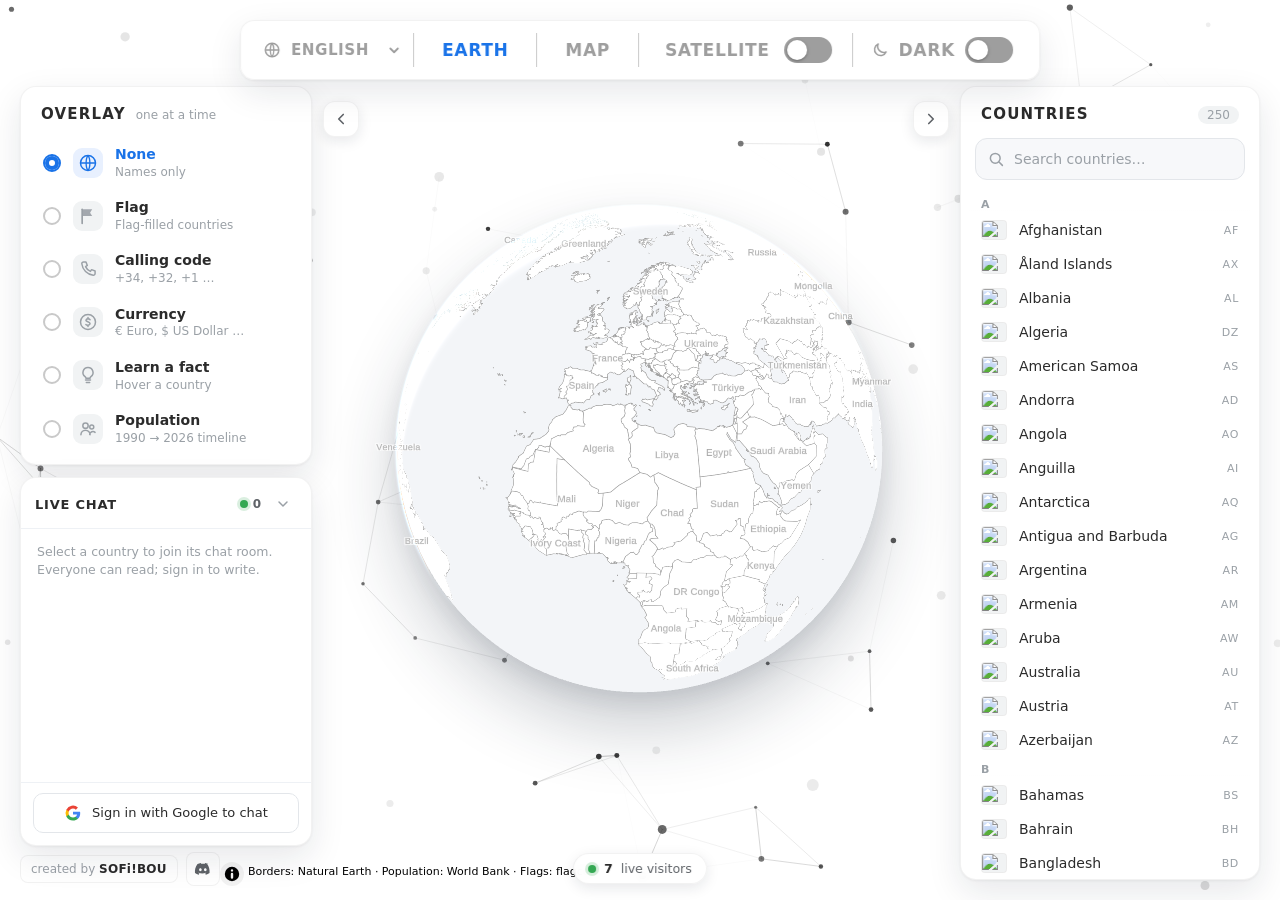
==== commit d75bb1d3: "Add mobile-responsive layout, Discord footer link and onboarding tooltip Mobile responsiveness (js/m" ====
--- a/test-chat.html
+++ b/test-chat.html
@@ -2,7 +2,7 @@
 <html lang="en" dir="ltr">
 <head>
   <meta charset="utf-8">
-  <meta name="viewport" content="width=device-width, initial-scale=1, viewport-fit=cover">
+  <meta name="viewport" content="width=device-width, initial-scale=1.0, maximum-scale=1.0, user-scalable=no, viewport-fit=cover">
   <!-- Content Security Policy: no inline scripts or eval (wasm-unsafe-eval only allows the Arabic text-shaping WebAssembly), resources only from known origins -->
   <meta http-equiv="Content-Security-Policy" content="default-src 'self'; script-src 'self' 'wasm-unsafe-eval' https://cdn.jsdelivr.net; style-src 'self' 'unsafe-inline' https://fonts.googleapis.com; font-src 'self' https://fonts.gstatic.com data:; img-src 'self' data: blob: https:; connect-src 'self' https://*.supabase.co wss://*.supabase.co https://demotiles.maplibre.org https://server.arcgisonline.com https://flagcdn.com https://cdn.jsdelivr.net; worker-src 'self' blob:; child-src blob:; frame-src 'none'; object-src 'none'; base-uri 'self'; form-action 'self'">
   <meta name="referrer" content="strict-origin-when-cross-origin">
@@ -14,11 +14,11 @@
   <link rel="preconnect" href="https://fonts.gstatic.com" crossorigin>
   <link href="https://fonts.googleapis.com/css2?family=Roboto:wght@400;500;700;900&family=Noto+Sans+Arabic:wght@400;500;700;900&display=swap" rel="stylesheet">
   <link rel="stylesheet" href="vendor/maplibre-gl.css">
-  <link rel="stylesheet" href="css/style.css">
-  <script src="js/theme-init.js"></script>
+  <link rel="stylesheet" href="css/style.css?v=1789956653">
+  <script src="js/theme-init.js?v=1789956653"></script>
 </head>
 <body>
-  <!-- DEV ONLY: same page as index.html but with a mocked Supabase client (tools/mock-supabase.js) -->
+  <!-- DEV ONLY: mocked Supabase client; local scripts/styles cache-busted for testing -->
   <!-- Animated constellation background (always behind the map) -->
   <canvas id="constellation" aria-hidden="true"></canvas>
 
@@ -44,7 +44,8 @@
     <span class="viewbar__sep" aria-hidden="true"></span>
     <button type="button" class="viewbar__btn" data-view="map" aria-pressed="false" data-i18n="map">Map</button>
     <span class="viewbar__sep" aria-hidden="true"></span>
-    <label class="viewbar__toggle" for="satToggle">
+    <label class="viewbar__toggle" for="satToggle" data-i18n-title="satellite">
+      <svg class="viewbar__mobicon" viewBox="0 0 24 24" width="18" height="18" aria-hidden="true"><path d="M5 15l4-4M9 19l-4-4M7 13l4 4M14.5 3.5l6 6-3 3-6-6zM11 7l6 6M4 20l3-3" fill="none" stroke="currentColor" stroke-width="1.7" stroke-linecap="round" stroke-linejoin="round"/></svg>
       <span class="viewbar__toggle-text" data-i18n="satellite">Satellite</span>
       <input type="checkbox" id="satToggle" class="switch__input">
       <span class="switch" aria-hidden="true"></span>
@@ -222,10 +223,48 @@
     <span data-i18n="visitors">live visitors</span>
   </div>
 
-  <!-- Footer credit -->
-  <a class="credit" id="creditLink" href="#" target="_blank" rel="noopener noreferrer">
-    <span data-i18n="createdBy">created by</span> <b>SOFi!BOU</b>
-  </a>
+  <!-- Footer credit + Discord -->
+  <div class="footer-credits" id="footerCredits">
+    <a class="credit" id="creditLink" href="#" target="_blank" rel="noopener noreferrer">
+      <span data-i18n="createdBy">created by</span> <b>SOFi!BOU</b>
+    </a>
+    <a class="discord-link" id="discordLink" href="https://discord.gg/95aRvpFem" target="_blank" rel="noopener noreferrer" aria-label="Join our Discord" data-i18n-aria="discord" data-i18n-title="discord">
+      <svg viewBox="0 0 24 24" width="18" height="18" aria-hidden="true"><path fill="currentColor" d="M19.27 5.33C17.94 4.71 16.5 4.26 15 4a.09.09 0 0 0-.07.03c-.18.33-.39.76-.53 1.09a16.1 16.1 0 0 0-4.8 0c-.14-.34-.35-.76-.54-1.09a.08.08 0 0 0-.07-.03c-1.5.26-2.93.71-4.27 1.33a.07.07 0 0 0-.03.02C1.7 9.4.95 13.36 1.32 17.28a.08.08 0 0 0 .03.05 16.2 16.2 0 0 0 4.87 2.46.08.08 0 0 0 .08-.03c.38-.51.71-1.05.99-1.61a.08.08 0 0 0-.04-.11 10.7 10.7 0 0 1-1.53-.73.08.08 0 0 1 0-.13c.1-.08.2-.16.3-.24a.07.07 0 0 1 .08-.01c3.2 1.46 6.67 1.46 9.84 0a.07.07 0 0 1 .08.01c.1.08.2.16.3.24a.08.08 0 0 1 0 .13c-.49.29-1 .53-1.53.73a.08.08 0 0 0-.04.11c.29.56.62 1.1.99 1.61a.08.08 0 0 0 .08.03 16.1 16.1 0 0 0 4.88-2.46.08.08 0 0 0 .03-.05c.44-4.53-.73-8.46-3.1-11.93a.06.06 0 0 0-.03-.02zM8.52 14.91c-.97 0-1.77-.89-1.77-1.98 0-1.1.78-1.99 1.77-1.99 1 0 1.79.9 1.77 1.99 0 1.09-.78 1.98-1.77 1.98zm6.54 0c-.97 0-1.77-.89-1.77-1.98 0-1.1.78-1.99 1.77-1.99 1 0 1.79.9 1.77 1.99 0 1.09-.77 1.98-1.77 1.98z"/></svg>
+    </a>
+  </div>
+
+  <!-- Mobile bottom tab bar (shown only on small screens) -->
+  <nav class="mtabs" id="mtabs" aria-label="Mobile navigation" hidden>
+    <button type="button" class="mtab is-active" data-sheet="none" aria-pressed="true">
+      <svg viewBox="0 0 24 24" aria-hidden="true"><circle cx="12" cy="12" r="8.5" fill="none" stroke="currentColor" stroke-width="1.8"/><path d="M3.5 12h17M12 3.5c2.8 3 2.8 14 0 17M12 3.5c-2.8 3-2.8 14 0 17" fill="none" stroke="currentColor" stroke-width="1.5"/></svg>
+      <span data-i18n="tabMap">Map</span>
+    </button>
+    <button type="button" class="mtab" data-sheet="overlay" aria-pressed="false">
+      <svg viewBox="0 0 24 24" aria-hidden="true"><path d="M12 3l8 4.5-8 4.5-8-4.5L12 3z" fill="none" stroke="currentColor" stroke-width="1.8" stroke-linejoin="round"/><path d="M4 12l8 4.5 8-4.5M4 16.5L12 21l8-4.5" fill="none" stroke="currentColor" stroke-width="1.8" stroke-linejoin="round"/></svg>
+      <span data-i18n="tabOverlay">Overlay</span>
+    </button>
+    <button type="button" class="mtab" data-sheet="dir" aria-pressed="false">
+      <svg viewBox="0 0 24 24" aria-hidden="true"><path d="M9 6h11M9 12h11M9 18h11M4 6h.01M4 12h.01M4 18h.01" fill="none" stroke="currentColor" stroke-width="1.9" stroke-linecap="round"/></svg>
+      <span data-i18n="tabCountries">Countries</span>
+    </button>
+    <button type="button" class="mtab" data-sheet="chat" aria-pressed="false">
+      <svg viewBox="0 0 24 24" aria-hidden="true"><path d="M4 5h16v11H8l-4 3.5V5z" fill="none" stroke="currentColor" stroke-width="1.8" stroke-linejoin="round"/></svg>
+      <span data-i18n="tabChat">Chat</span>
+      <i class="mtab__badge" id="mtabChatBadge" hidden></i>
+    </button>
+  </nav>
+
+  <!-- First-sign-in onboarding spotlight (Discord) -->
+  <div class="spotlight" id="discordGuide" hidden>
+    <div class="spotlight__hole" id="spotlightHole" aria-hidden="true"></div>
+    <div class="spotlight__card" id="spotlightCard" role="dialog" aria-modal="true" aria-labelledby="spotlightText">
+      <span class="spotlight__icon" aria-hidden="true">
+        <svg viewBox="0 0 24 24" width="24" height="24"><path fill="currentColor" d="M19.27 5.33C17.94 4.71 16.5 4.26 15 4a.09.09 0 0 0-.07.03c-.18.33-.39.76-.53 1.09a16.1 16.1 0 0 0-4.8 0c-.14-.34-.35-.76-.54-1.09a.08.08 0 0 0-.07-.03c-1.5.26-2.93.71-4.27 1.33a.07.07 0 0 0-.03.02C1.7 9.4.95 13.36 1.32 17.28a.08.08 0 0 0 .03.05 16.2 16.2 0 0 0 4.87 2.46.08.08 0 0 0 .08-.03c.38-.51.71-1.05.99-1.61a.08.08 0 0 0-.04-.11 10.7 10.7 0 0 1-1.53-.73.08.08 0 0 1 0-.13c.1-.08.2-.16.3-.24a.07.07 0 0 1 .08-.01c3.2 1.46 6.67 1.46 9.84 0a.07.07 0 0 1 .08.01c.1.08.2.16.3.24a.08.08 0 0 1 0 .13c-.49.29-1 .53-1.53.73a.08.08 0 0 0-.04.11c.29.56.62 1.1.99 1.61a.08.08 0 0 0 .08.03 16.1 16.1 0 0 0 4.88-2.46.08.08 0 0 0 .03-.05c.44-4.53-.73-8.46-3.1-11.93a.06.06 0 0 0-.03-.02zM8.52 14.91c-.97 0-1.77-.89-1.77-1.98 0-1.1.78-1.99 1.77-1.99 1 0 1.79.9 1.77 1.99 0 1.09-.78 1.98-1.77 1.98zm6.54 0c-.97 0-1.77-.89-1.77-1.98 0-1.1.78-1.99 1.77-1.99 1 0 1.79.9 1.77 1.99 0 1.09-.77 1.98-1.77 1.98z"/></svg>
+      </span>
+      <p class="spotlight__text" id="spotlightText" data-i18n="discordGuideText">Continue the conversation or join a voice call on our Discord server!</p>
+      <button type="button" class="spotlight__btn" id="spotlightBtn" data-i18n="discordGuideBtn">Got it</button>
+    </div>
+  </div>
 
   <!-- Transient status toast -->
   <div class="toast" id="toast" role="status" aria-live="polite" hidden></div>
@@ -238,18 +277,20 @@
 
   <script src="vendor/maplibre-gl.js"></script>
   <script src="vendor/topojson-client.min.js"></script>
-  <script src="tools/mock-supabase.js"></script>
-  <script src="tools/mock-config.js"></script>
-  <script src="data/world-topo.js"></script>
-  <script src="data/countries.js"></script>
-  <script src="data/facts.js"></script>
-  <script src="data/facts.fr.js"></script>
-  <script src="data/facts.es.js"></script>
-  <script src="data/facts.ar.js"></script>
-  <script src="js/i18n.js"></script>
-  <script src="js/constellation.js"></script>
-  <script src="js/geo.js"></script>
-  <script src="js/chat.js"></script>
-  <script src="js/app.js"></script>
+  <script src="tools/mock-supabase.js?v=1789956653"></script>
+  <script src="tools/mock-config.js?v=1789956653"></script>
+  <script src="data/world-topo.js?v=1789956653"></script>
+  <script src="data/countries.js?v=1789956653"></script>
+  <script src="data/facts.js?v=1789956653"></script>
+  <script src="data/facts.fr.js?v=1789956653"></script>
+  <script src="data/facts.es.js?v=1789956653"></script>
+  <script src="data/facts.ar.js?v=1789956653"></script>
+  <script src="js/i18n.js?v=1789956653"></script>
+  <script src="js/constellation.js?v=1789956653"></script>
+  <script src="js/geo.js?v=1789956653"></script>
+  <script src="js/chat.js?v=1789956653"></script>
+  <script src="js/app.js?v=1789956653"></script>
+  <script src="js/mobile.js?v=1789956653"></script>
+  <script src="js/onboarding.js?v=1789956653"></script>
 </body>
 </html>
--- a/css/style.css
+++ b/css/style.css
@@ -431,6 +431,9 @@
 .chat__msg { display: flex; gap: 8px; align-items: flex-start; padding: 6px 8px; border-radius: 10px; }
 .chat__msg:hover { background: var(--hover-bg); }
 .chat__msg.is-own .chat__meta b { color: var(--blue); }
+.chat__msg.is-pending { opacity: .6; }
+.chat__msg.is-pending .chat__text::after { content: " ·"; color: var(--ink-3); animation: pending-pulse 1s ease-in-out infinite; }
+@keyframes pending-pulse { 50% { opacity: .3; } }
 .chat__avatar { width: 26px; height: 26px; border-radius: 50%; background: var(--chip); color: var(--ink-2); font-size: 12px; font-weight: 700; display: grid; place-items: center; overflow: hidden; flex: none; }
 .chat__avatar img { width: 26px; height: 26px; display: block; object-fit: cover; }
 .chat__main { flex: 1 1 auto; min-width: 0; }
@@ -489,8 +492,8 @@
 .visitors b { color: var(--ink); font-variant-numeric: tabular-nums; }
 .visitors__dot { width: 8px; height: 8px; border-radius: 50%; background: var(--green); box-shadow: 0 0 0 3px rgba(52, 168, 83, 0.2); animation: pulse-dot 2s infinite; }
 @keyframes pulse-dot { 50% { box-shadow: 0 0 0 6px rgba(52, 168, 83, 0.08); } }
+.footer-credits { position: fixed; left: var(--gap); bottom: 14px; z-index: 14; display: flex; align-items: center; gap: 8px; }
 .credit {
-  position: fixed; left: var(--gap); bottom: 14px; z-index: 14;
   font-size: 12px; color: var(--ink-3); text-decoration: none;
   padding: 6px 10px; border-radius: 8px;
   background: var(--panel-glass); border: 1px solid var(--panel-border);
@@ -500,7 +503,45 @@
 .credit:hover { color: var(--ink-2); }
 .credit:hover b { color: var(--blue); }
 .credit:focus-visible { outline: 2px solid var(--blue); outline-offset: 2px; }
-.maplibregl-ctrl-bottom-left { left: calc(var(--gap) + 152px); bottom: 14px; }
+/* Discord footer link — muted like the credit, brand blurple on hover, adapts to light/dark */
+.discord-link {
+  display: grid; place-items: center; width: 34px; height: 34px; flex: none;
+  color: var(--ink-2); text-decoration: none;
+  border-radius: 8px; background: var(--panel-glass); border: 1px solid var(--panel-border);
+  transition: color .2s var(--ease), background-color .35s var(--ease), transform .15s var(--ease);
+}
+.discord-link svg { width: 18px; height: 18px; }
+.discord-link:hover { color: #5865F2; }
+.discord-link:active { transform: scale(0.94); }
+.discord-link:focus-visible { outline: 2px solid var(--blue); outline-offset: 2px; }
+
+/* First-sign-in spotlight onboarding (Discord) */
+.spotlight { position: fixed; inset: 0; z-index: 60; }
+.spotlight[hidden] { display: none; }
+.spotlight__hole {
+  position: fixed; border-radius: 50%; pointer-events: none;
+  box-shadow: 0 0 0 9999px rgba(10, 12, 16, 0.62);
+  outline: 2px solid rgba(255, 255, 255, 0.85); outline-offset: 2px;
+}
+.spotlight__card {
+  position: fixed; max-width: min(300px, calc(100vw - 24px));
+  background: var(--panel); color: var(--ink);
+  border-radius: 14px; box-shadow: var(--shadow); border: 1px solid var(--panel-border);
+  padding: 16px; animation: rise .25s var(--ease);
+}
+.spotlight__icon { width: 40px; height: 40px; border-radius: 10px; display: grid; place-items: center; color: #fff; background: #5865F2; margin-bottom: 10px; }
+.spotlight__text { margin: 0 0 14px; font-size: 14px; line-height: 1.45; color: var(--ink); }
+.spotlight__btn {
+  appearance: none; border: 0; background: #5865F2; color: #fff;
+  font-weight: 700; font-size: 14px; padding: 11px 18px; border-radius: 10px; cursor: pointer;
+  min-height: 44px; width: 100%;
+  transition: filter .15s var(--ease), transform .15s var(--ease);
+}
+.spotlight__btn:hover { filter: brightness(1.08); }
+.spotlight__btn:active { transform: scale(0.98); }
+.spotlight__btn:focus-visible { outline: 2px solid #fff; outline-offset: 2px; }
+/* clear the footer credit + Discord icon cluster on the bottom-left */
+.maplibregl-ctrl-bottom-left { left: calc(var(--gap) + 200px); bottom: 14px; }
 
 /* ---------- RTL ---------- */
 [dir="rtl"] .viewbar__select { padding: 10px 4px 10px 24px; background-position: left 2px center; }
@@ -522,32 +563,129 @@
   .viewbar__toggle-text { font-size: 15px; }
   .viewbar__select { font-size: 14px; }
 }
-@media (max-width: 860px) {
+/* Tablet / narrow desktop (769–900px): shrunk desktop layout */
+@media (min-width: 769px) and (max-width: 900px) {
   :root { --gap: 12px; }
   .viewbar { top: 10px; padding: 4px 6px; border-radius: 12px; }
-  .viewbar__btn { padding: 8px 10px; font-size: 13px; }
-  .viewbar__toggle { padding: 8px 8px 8px 10px; gap: 8px; }
+  .viewbar__btn { padding: 9px 12px; font-size: 14px; }
+  .viewbar__toggle { padding: 9px 10px; gap: 8px; }
   .viewbar__toggle--dark .viewbar__toggle-text { display: none; }
-  .viewbar__toggle-text { font-size: 13px; }
-  .viewbar__select { font-size: 12px; padding-right: 20px; }
-  .switch { width: 40px; height: 22px; }
+  .viewbar__toggle-text { font-size: 14px; }
+  .viewbar__select { font-size: 13px; padding-right: 22px; }
+  .panel--right, .left-col { top: 64px; }
+  .left-col { width: 250px; }
+  .panel--right { width: 250px; }
+}
+
+.viewbar__mobicon { display: none; }
+
+/* ---------- Mobile: bottom tab bar + bottom sheets (≤768px) ---------- */
+@media (max-width: 768px) {
+  :root { --gap: 12px; --tabbar-h: 58px; --kb: 0px; }
+
+  /* Top control bar: compact single row with 44px targets; scrolls horizontally only if it must */
+  .viewbar {
+    top: max(8px, env(safe-area-inset-top)); padding: 2px 4px; border-radius: 12px; gap: 0;
+    max-width: calc(100vw - 12px); overflow-x: auto; overflow-y: hidden;
+    -webkit-overflow-scrolling: touch; scrollbar-width: none; flex-wrap: nowrap;
+  }
+  .viewbar::-webkit-scrollbar { display: none; }
+  .viewbar__sep { display: none; }
+  .viewbar__btn { padding: 11px 9px; font-size: 13.5px; min-height: 44px; }
+  .viewbar__lang { padding-inline: 4px 0; }
+  .viewbar__lang svg { display: none; }
+  .viewbar__select { font-size: 12.5px; padding: 11px 18px 11px 4px; min-height: 44px; max-width: 80px; }
+  .viewbar__toggle { min-height: 44px; padding: 8px 5px; gap: 5px; }
+  .viewbar__toggle .viewbar__toggle-text { display: none; }   /* icons + switches only, to save width */
+  .viewbar__mobicon { display: block; color: var(--grey); }
+  .viewbar__toggle.is-on .viewbar__mobicon { color: var(--green); }
+  .viewbar__toggle--dark.is-on .viewbar__moon { color: var(--blue); }
+  .switch { width: 38px; height: 22px; }
   .switch::after { width: 16px; height: 16px; }
-  .switch__input:checked + .switch::after { transform: translateX(18px); }
-  .panel--right, .left-col { top: 64px; }
-  .left-col { width: 240px; }
-  .panel--right { width: 240px; }
-  .infocard { max-width: 240px; }
-  .credit { padding: 5px 8px; font-size: 11px; }
-  .maplibregl-ctrl-bottom-left { left: calc(var(--gap) + 132px); }
-}
-@media (max-width: 600px) {
-  /* both panels stay open by default; keep them side by side instead of overlapping */
-  .left-col { width: 46vw; }
-  .panel--right { width: 46vw; }
-  .panel--left { max-height: 46vh; }
-  .overlay-opt__text small { display: none; }
-  .visitors { bottom: 52px; }
-}
+  .switch__input:checked + .switch::after { transform: translateX(16px); }
+
+  /* The left column stops being a box; its two panels become independent bottom sheets */
+  .left-col { position: static; inset: auto; width: auto; transform: none !important; display: contents; }
+
+  /* Every floating panel becomes a full-width bottom sheet resting above the tab bar */
+  #overlayPanel, #chatPanel, .panel--right {
+    position: fixed; left: 0; right: 0; top: auto;
+    bottom: calc(var(--tabbar-h) + env(safe-area-inset-bottom));
+    width: 100%; max-width: none; max-height: 74vh; min-height: 0; overflow: hidden;
+    border-radius: 18px 18px 0 0;
+    transform: translateY(115%);
+    transition: transform .3s var(--ease);
+    z-index: 40; box-shadow: 0 -10px 30px rgba(20, 30, 50, 0.16);
+  }
+  .panel__handle { display: none; }             /* sheets open/close via the tab bar */
+  .chat__min { display: none; }
+  body[data-sheet="overlay"] #overlayPanel,
+  body[data-sheet="chat"] #chatPanel,
+  body[data-sheet="dir"] .panel--right { transform: translateY(0); }
+
+  /* drag-handle affordance + room for it */
+  #overlayPanel::before, #chatPanel::before, .panel--right::before {
+    content: ""; position: absolute; top: 7px; left: 50%; transform: translateX(-50%);
+    width: 40px; height: 4px; border-radius: 2px; background: var(--track); z-index: 3;
+  }
+  .panel__head, .chat__head { padding-top: 18px; }
+  .overlay-opt__text small { display: block; }
+
+  /* Chat sheet: partial height so the map stays visible; raise it above the keyboard when typing */
+  body[data-sheet="chat"] #chatPanel { bottom: calc(var(--tabbar-h) + env(safe-area-inset-bottom) + var(--kb)); }
+  body.kb-open .mtabs { transform: translateY(110%); }
+  body.kb-open[data-sheet="chat"] #chatPanel { bottom: var(--kb); max-height: calc(100dvh - var(--kb) - 8px); }
+  .chat__input, .search__input { font-size: 16px; }   /* ≥16px stops iOS focus-zoom */
+
+  /* Bottom tab bar */
+  .mtabs {
+    display: flex; position: fixed; left: 0; right: 0; bottom: 0; z-index: 45;
+    height: calc(var(--tabbar-h) + env(safe-area-inset-bottom));
+    padding-bottom: env(safe-area-inset-bottom);
+    background: var(--panel-glass); backdrop-filter: blur(10px); -webkit-backdrop-filter: blur(10px);
+    border-top: 1px solid var(--panel-border);
+    transition: transform .3s var(--ease);
+  }
+  .mtab {
+    flex: 1 1 0; min-width: 0; min-height: 44px; border: 0; background: transparent;
+    display: flex; flex-direction: column; align-items: center; justify-content: center; gap: 3px;
+    color: var(--ink-3); font-size: 11px; font-weight: 600; position: relative;
+    -webkit-tap-highlight-color: transparent;
+  }
+  .mtab svg { width: 22px; height: 22px; }
+  .mtab.is-active { color: var(--blue); }
+  .mtab__badge { position: absolute; top: 7px; right: calc(50% - 19px); width: 8px; height: 8px; border-radius: 50%; background: var(--green); box-shadow: 0 0 0 2px var(--panel); }
+  .mtab__badge[hidden] { display: none; }
+
+  /* keep floating chrome clear of the tab bar, on separate lines so they never collide:
+     visitors on the upper line (centred), credit + attribution on the lower line (left / right) */
+  .visitors { bottom: calc(var(--tabbar-h) + env(safe-area-inset-bottom) + 44px); }
+  .footer-credits { bottom: calc(var(--tabbar-h) + env(safe-area-inset-bottom) + 8px); gap: 6px; }
+  .credit { font-size: 11px; padding: 5px 8px; }
+  .discord-link { width: 30px; height: 30px; }
+  /* attribution: a compact truncated pill bottom-right so it never overruns the footer */
+  .maplibregl-ctrl-bottom-left { bottom: calc(var(--tabbar-h) + env(safe-area-inset-bottom) + 8px); left: auto; right: var(--gap); }
+  .maplibregl-ctrl-attrib-button { display: none; }
+  .maplibregl-ctrl-attrib.maplibregl-compact { min-height: 0; padding: 2px 8px; border-radius: 8px; }
+  .maplibregl-ctrl-attrib .maplibregl-ctrl-attrib-inner {
+    display: block !important; max-width: 42vw; white-space: nowrap; overflow: hidden; text-overflow: ellipsis; font-size: 10px;
+  }
+  body[data-sheet]:not([data-sheet="none"]) .footer-credits,
+  body[data-sheet]:not([data-sheet="none"]) .visitors,
+  body[data-sheet]:not([data-sheet="none"]) .maplibregl-ctrl-bottom-left { opacity: 0; pointer-events: none; }
+  .infocard { max-width: min(86vw, 320px); }
+
+  /* comfortable tap targets inside sheets */
+  .overlay-opt { padding: 12px 10px; }
+  .dir__item { padding: 12px; min-height: 44px; }
+  .chat__send { width: 44px; height: 44px; }
+  .chat__out, .search__clear { min-width: 40px; min-height: 40px; }
+  .chat__report { opacity: 1; padding: 8px 10px; }   /* no hover on touch: always visible */
+  .btn { min-height: 46px; }
+  .modal__card { border-radius: 16px 16px 0 0; align-self: flex-end; width: 100%; }
+  .modal { align-items: flex-end; padding: 0; }
+}
+
 @media (prefers-reduced-motion: reduce) {
   * { transition-duration: .01ms !important; animation-duration: .01ms !important; }
 }
